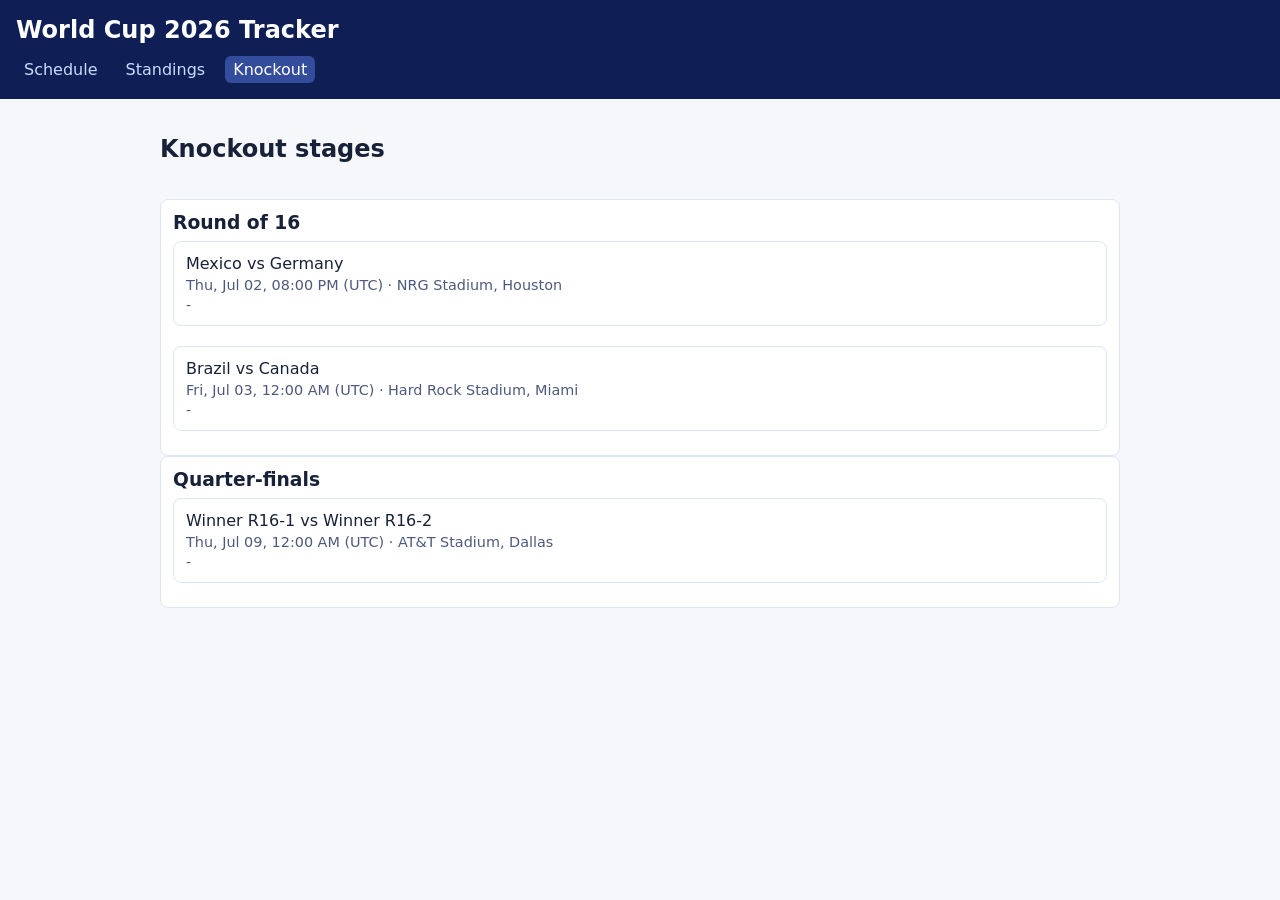
==== knockout.html @ 6f156b0c "Add static pages and data pipeline scaffold" ====
<!DOCTYPE html>
<html lang="en">
  <head>
    <meta charset="UTF-8" />
    <meta name="viewport" content="width=device-width, initial-scale=1.0" />
    <title>World Cup 2026 Tracker - Knockout</title>
    <link rel="stylesheet" href="css/styles.css" />
  </head>
  <body>
    <header>
      <h1>World Cup 2026 Tracker</h1>
      <nav>
        <a href="index.html">Schedule</a>
        <a href="standings.html">Standings</a>
        <a href="knockout.html" aria-current="page">Knockout</a>
      </nav>
    </header>

    <main>
      <h2>Knockout stages</h2>
      <div id="knockout"></div>
    </main>

    <script type="module" src="js/knockout.js"></script>
  </body>
</html>
---- css/styles.css ----
:root {
  color-scheme: light;
  font-family: Inter, system-ui, -apple-system, Segoe UI, Roboto, sans-serif;
}

body {
  margin: 0;
  background: #f5f7fb;
  color: #172137;
}

header {
  background: #0f1f56;
  color: #fff;
  padding: 1rem;
}

header h1 {
  margin: 0 0 0.75rem;
  font-size: 1.5rem;
}

nav {
  display: flex;
  gap: 0.75rem;
  flex-wrap: wrap;
}

nav a {
  color: #c9dcff;
  text-decoration: none;
  padding: 0.25rem 0.5rem;
  border-radius: 0.375rem;
}

nav a[aria-current="page"] {
  color: #fff;
  background: #334d9c;
}

main {
  max-width: 960px;
  margin: 0 auto;
  padding: 1rem;
  display: grid;
  gap: 1rem;
}

section,
.table-card,
.match-card {
  background: #fff;
  border: 1px solid #dfe5f5;
  border-radius: 0.5rem;
  padding: 0.75rem;
}

.controls {
  display: flex;
  gap: 0.5rem;
  align-items: center;
}

select {
  border: 1px solid #a6b3d9;
  border-radius: 0.375rem;
  padding: 0.35rem 0.5rem;
  background: #fff;
}

.chip-list {
  display: flex;
  flex-wrap: wrap;
  gap: 0.5rem;
}

.chip {
  border: 1px solid #b5c3ea;
  border-radius: 999px;
  padding: 0.3rem 0.75rem;
  background: #f7f9ff;
}

.hint {
  margin-top: 0;
  color: #4d5a7d;
}

.match-card {
  display: grid;
  gap: 0.25rem;
  margin-bottom: 0.75rem;
}

.match-card .meta {
  color: #4d5a7d;
  font-size: 0.9rem;
}

table {
  width: 100%;
  border-collapse: collapse;
}

th,
td {
  padding: 0.45rem;
  text-align: left;
  border-bottom: 1px solid #e4e9f8;
}

th {
  font-size: 0.85rem;
  color: #445175;
}

.round {
  display: grid;
  gap: 0.5rem;
}

.round h3 {
  margin: 0;
}
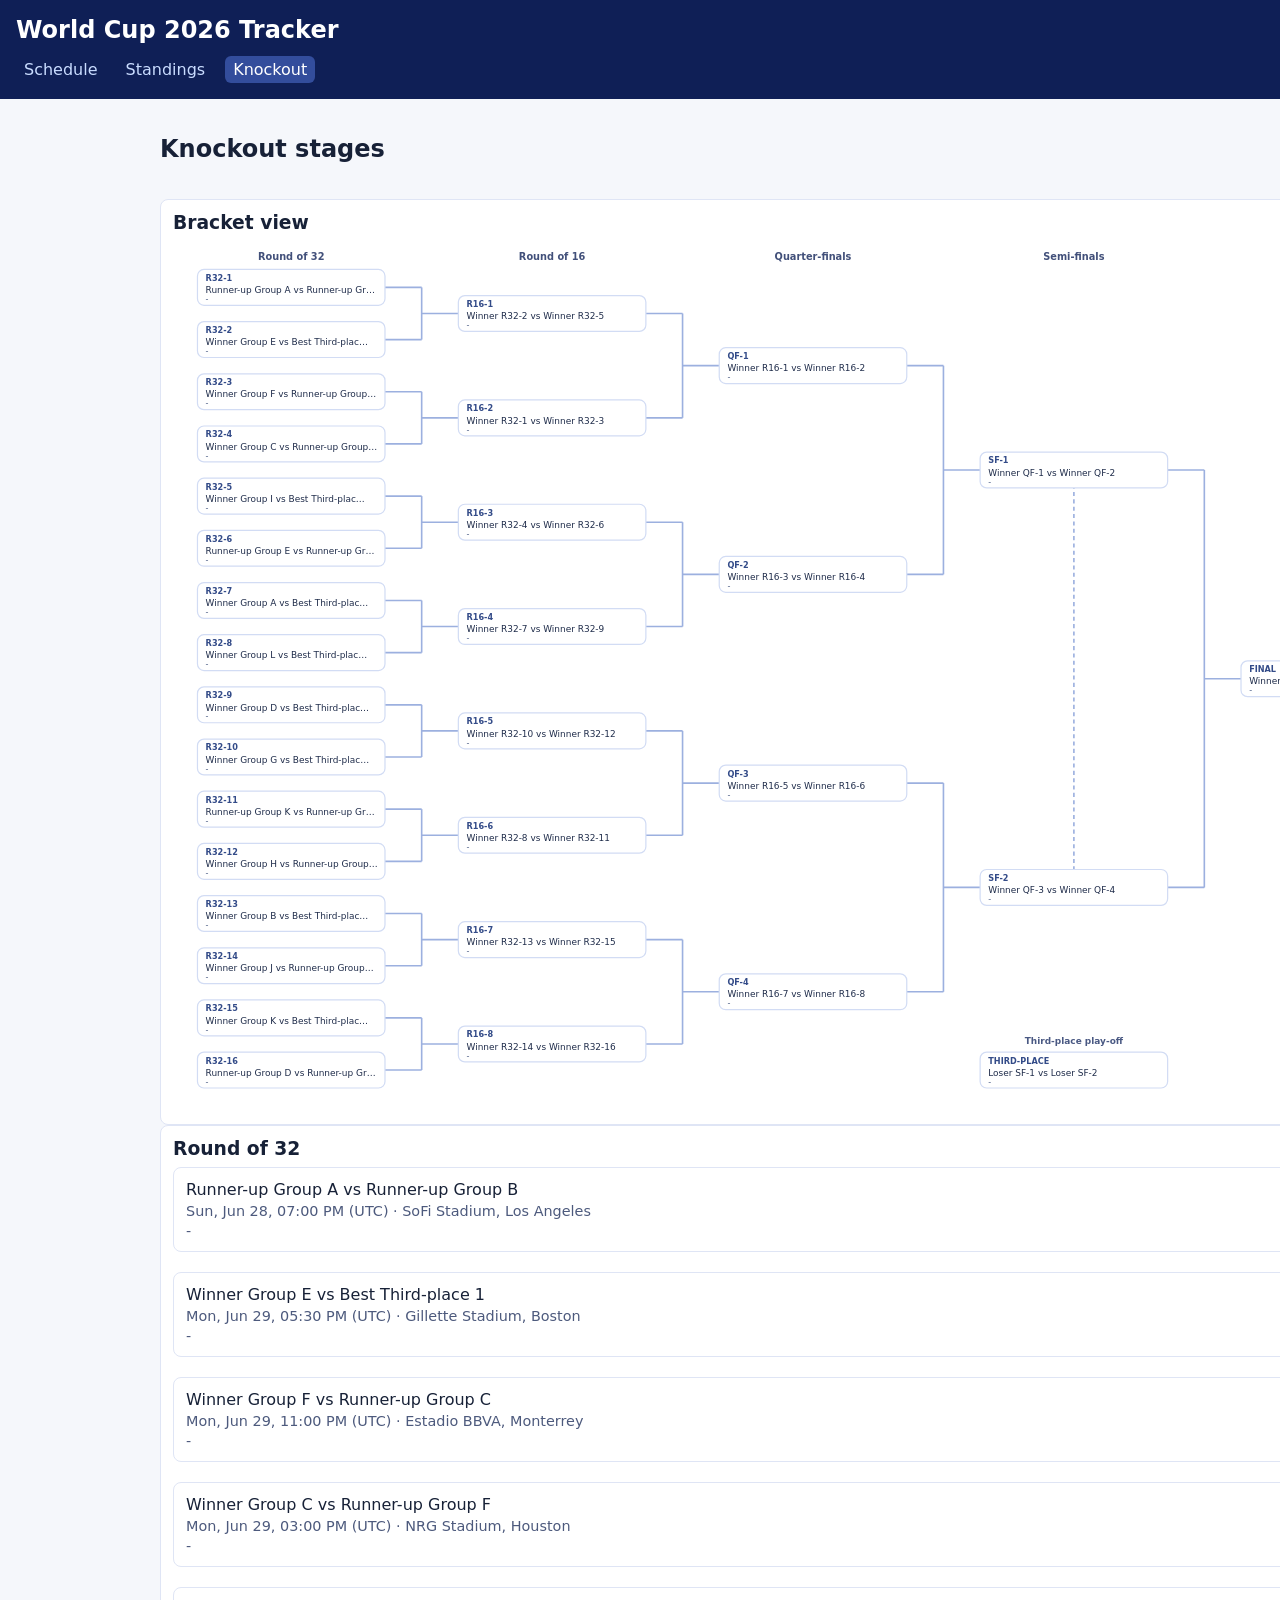
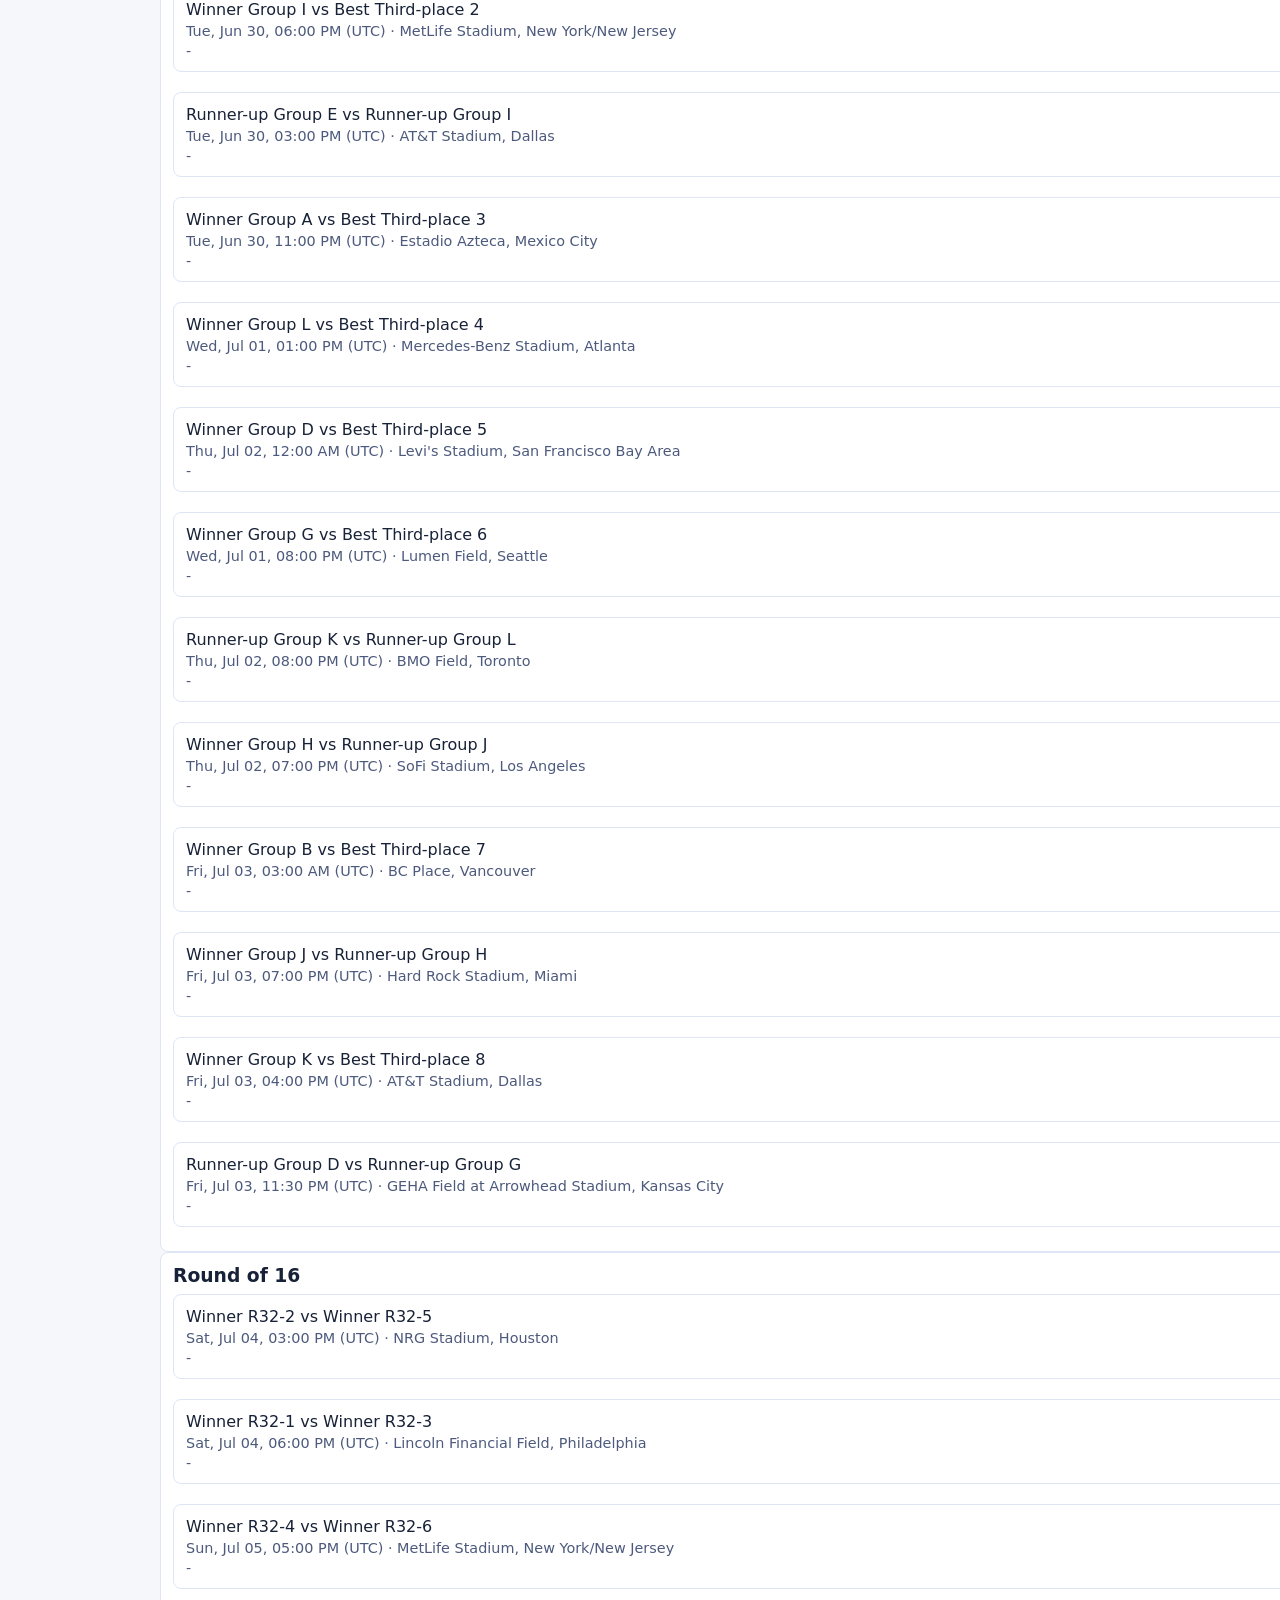
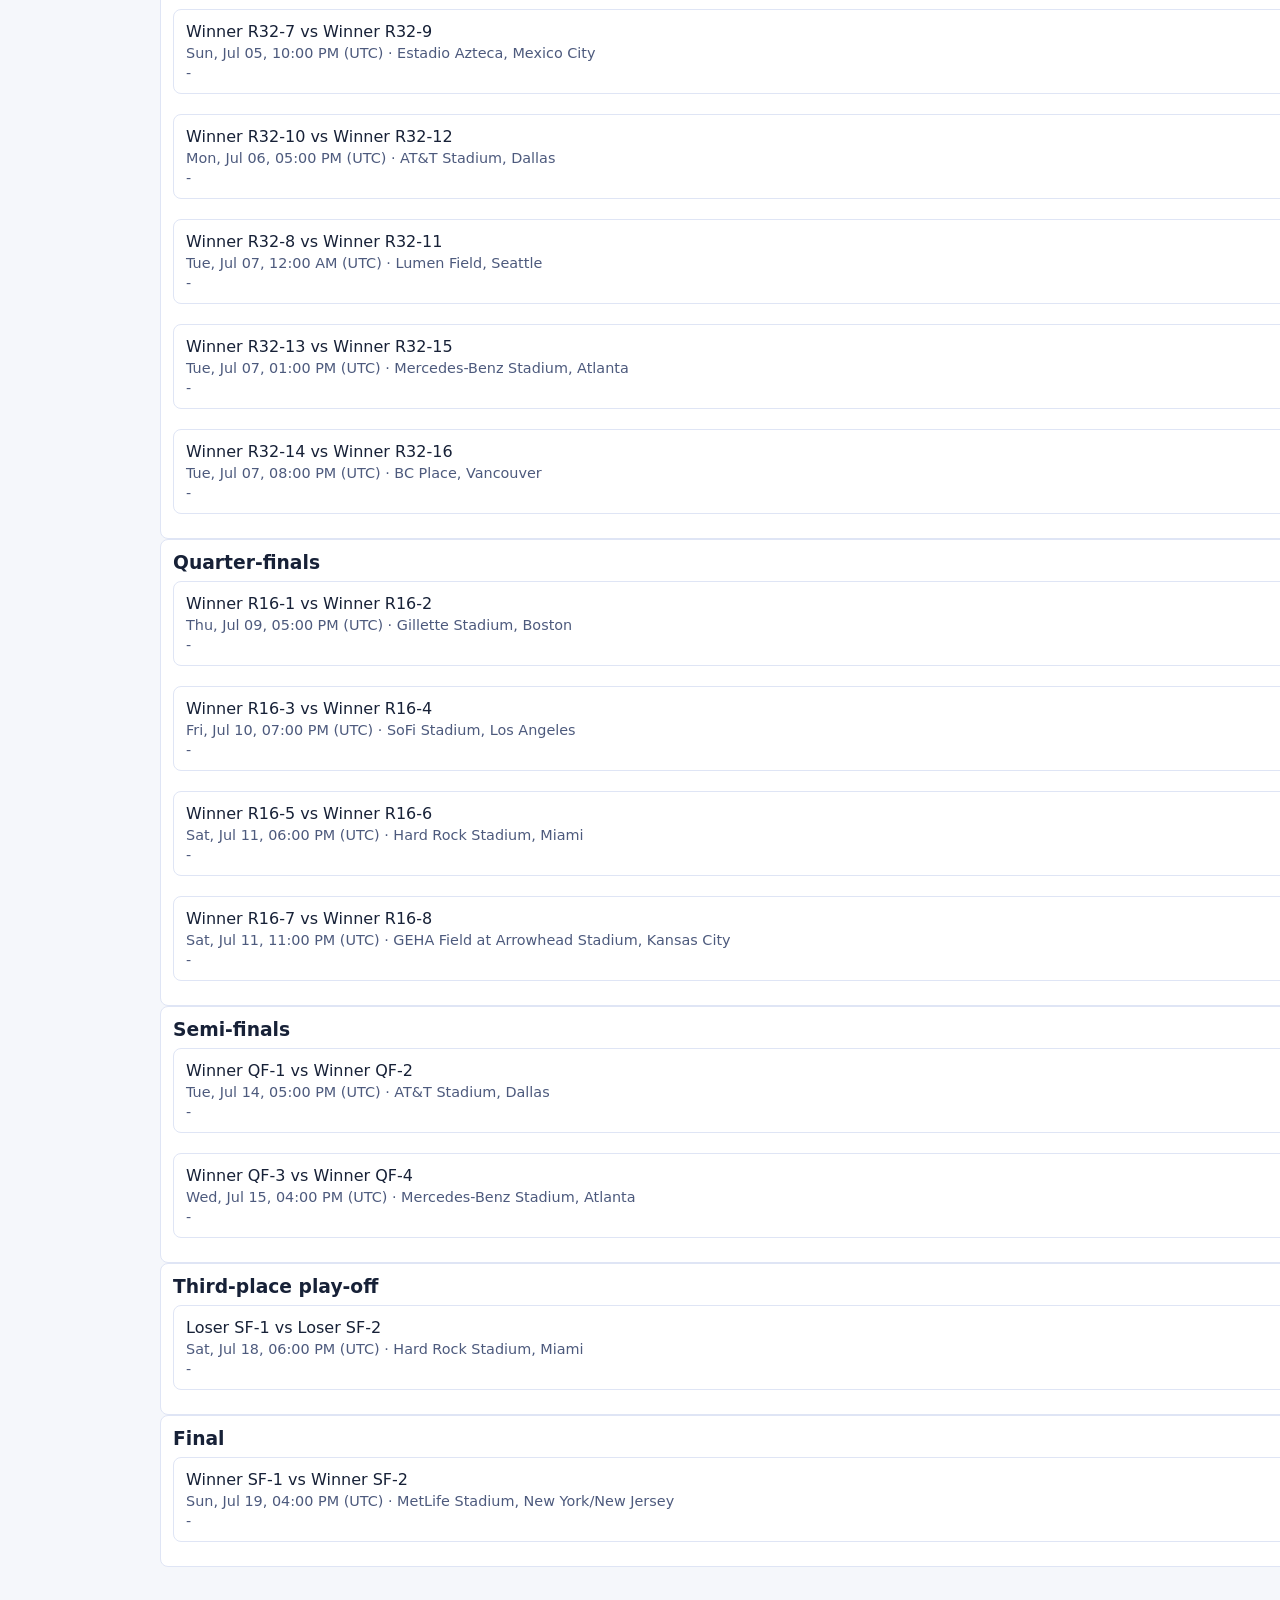
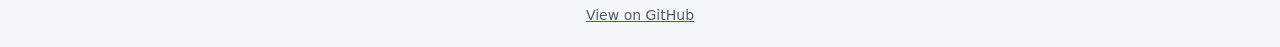
==== commit 1c7e0e16: "feat: skip no-op data commits; add GitHub repo footer link" ====
--- a/knockout.html
+++ b/knockout.html
@@ -22,5 +22,9 @@
     </main>
 
     <script type="module" src="js/knockout.js"></script>
+
+    <footer>
+      <a href="https://github.com/weizhouapache/WorldCup-2026" target="_blank" rel="noopener">View on GitHub</a>
+    </footer>
   </body>
 </html>
--- a/css/styles.css
+++ b/css/styles.css
@@ -86,6 +86,24 @@
   color: #4d5a7d;
 }
 
+.filter-actions {
+  display: inline-flex;
+  align-items: center;
+  gap: 0.35rem;
+  margin-bottom: 0.75rem;
+}
+
+.schedule-group {
+  border: 1px solid #dfe5f5;
+  border-radius: 0.5rem;
+  padding: 0.75rem;
+  margin-bottom: 0.75rem;
+}
+
+.schedule-group h3 {
+  margin-top: 0;
+}
+
 .match-card {
   display: grid;
   gap: 0.25rem;
@@ -122,3 +140,85 @@
 .round h3 {
   margin: 0;
 }
+
+.matchup-chart h3 {
+  margin: 0 0 0.75rem;
+}
+
+.matchup-table-wrapper {
+  overflow-x: auto;
+}
+
+.matchup-table {
+  min-width: 720px;
+}
+
+.bracket-chart h3 {
+  margin: 0 0 0.75rem;
+}
+
+.bracket-wrapper {
+  overflow-x: auto;
+}
+
+.bracket-svg {
+  width: 100%;
+  min-width: 1280px;
+  height: auto;
+  display: block;
+}
+
+.bracket-connector {
+  stroke: #9cb0df;
+  stroke-width: 2;
+  fill: none;
+}
+
+.bracket-connector-dashed {
+  stroke-dasharray: 5 4;
+}
+
+.bracket-match-card {
+  fill: #ffffff;
+  stroke: #d2dcf4;
+  stroke-width: 1.5;
+}
+
+.bracket-round-label {
+  font-size: 12px;
+  fill: #42507a;
+  font-weight: 600;
+}
+
+.bracket-match-id {
+  font-size: 10px;
+  font-weight: 700;
+  fill: #334b88;
+}
+
+.bracket-matchup {
+  font-size: 11px;
+  fill: #1f2c4a;
+}
+
+.bracket-score {
+  font-size: 10px;
+  fill: #516289;
+}
+
+.bracket-third-place-label {
+  font-size: 11px;
+  fill: #4a5983;
+  font-weight: 600;
+}
+
+footer {
+  text-align: center;
+  padding: 1.5rem 1rem;
+  color: #4d5a7d;
+  font-size: 0.875rem;
+}
+
+footer a {
+  color: #4d5a7d;
+}
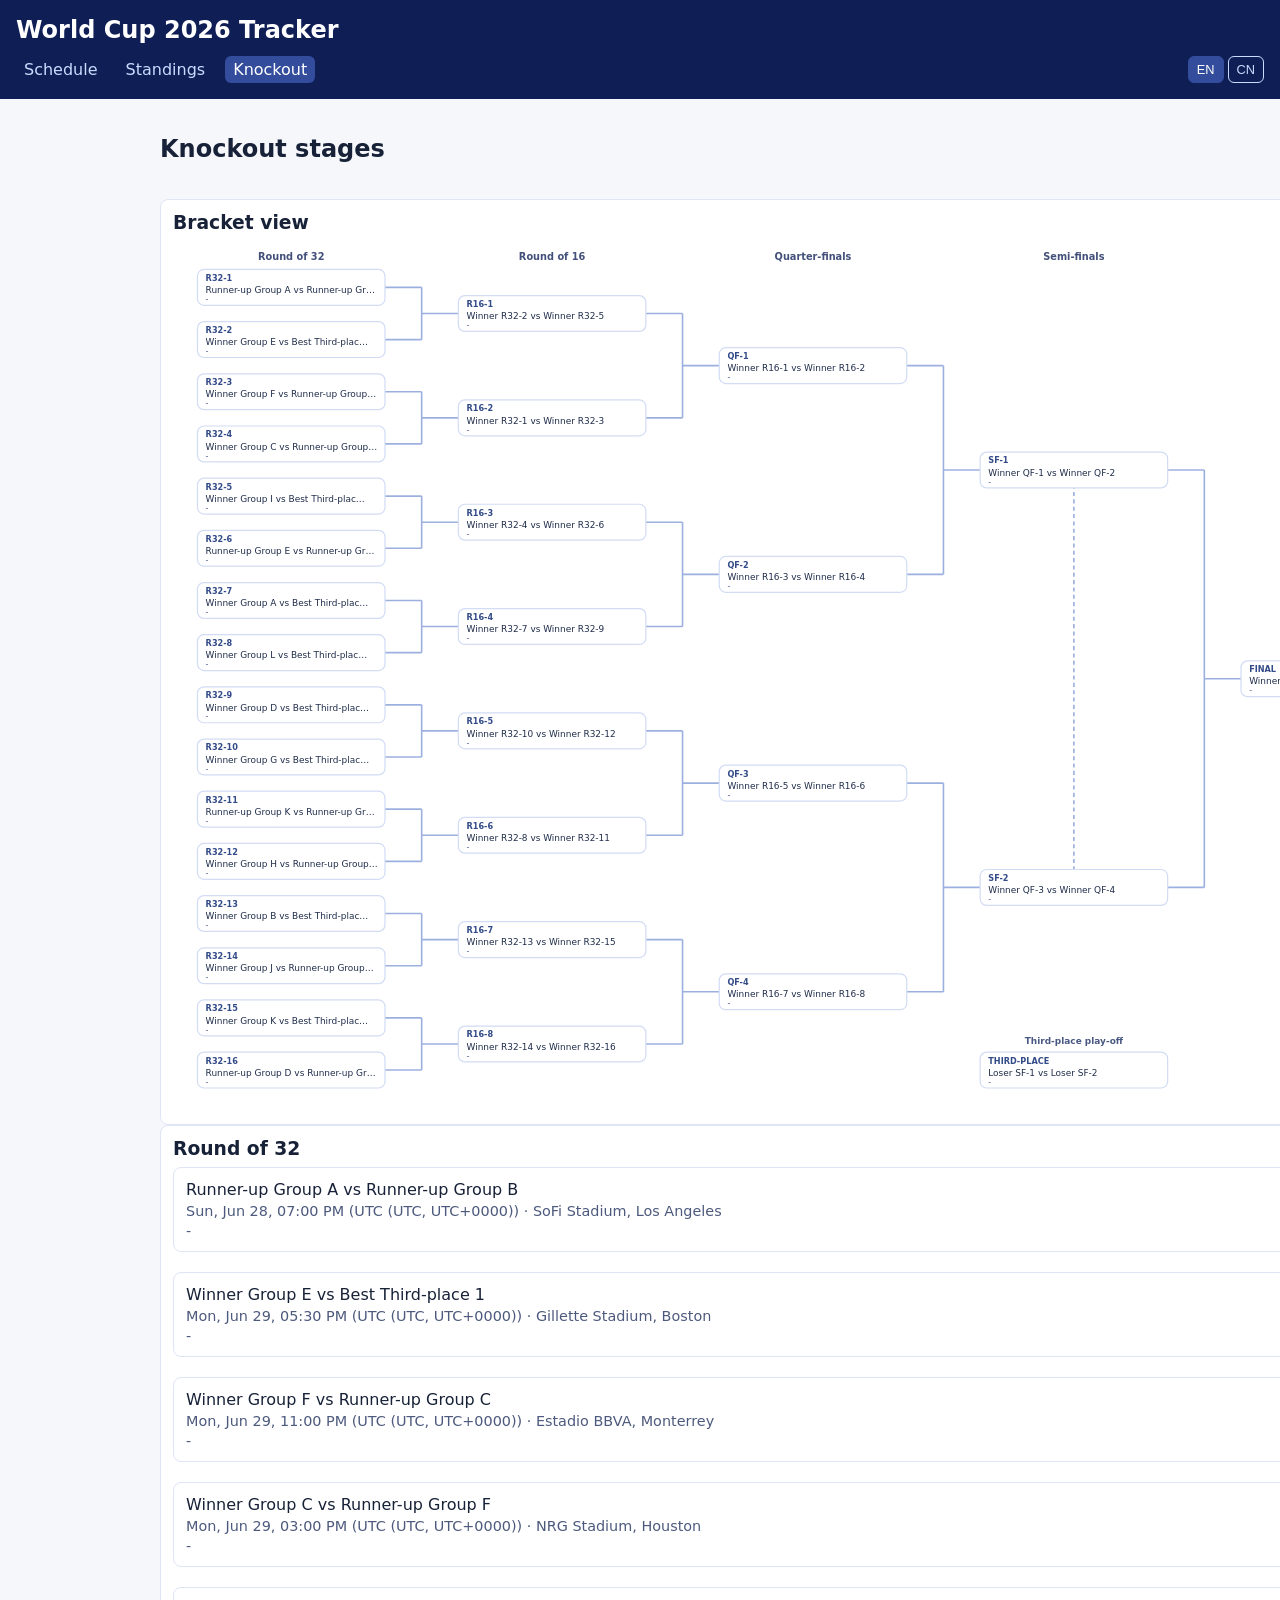
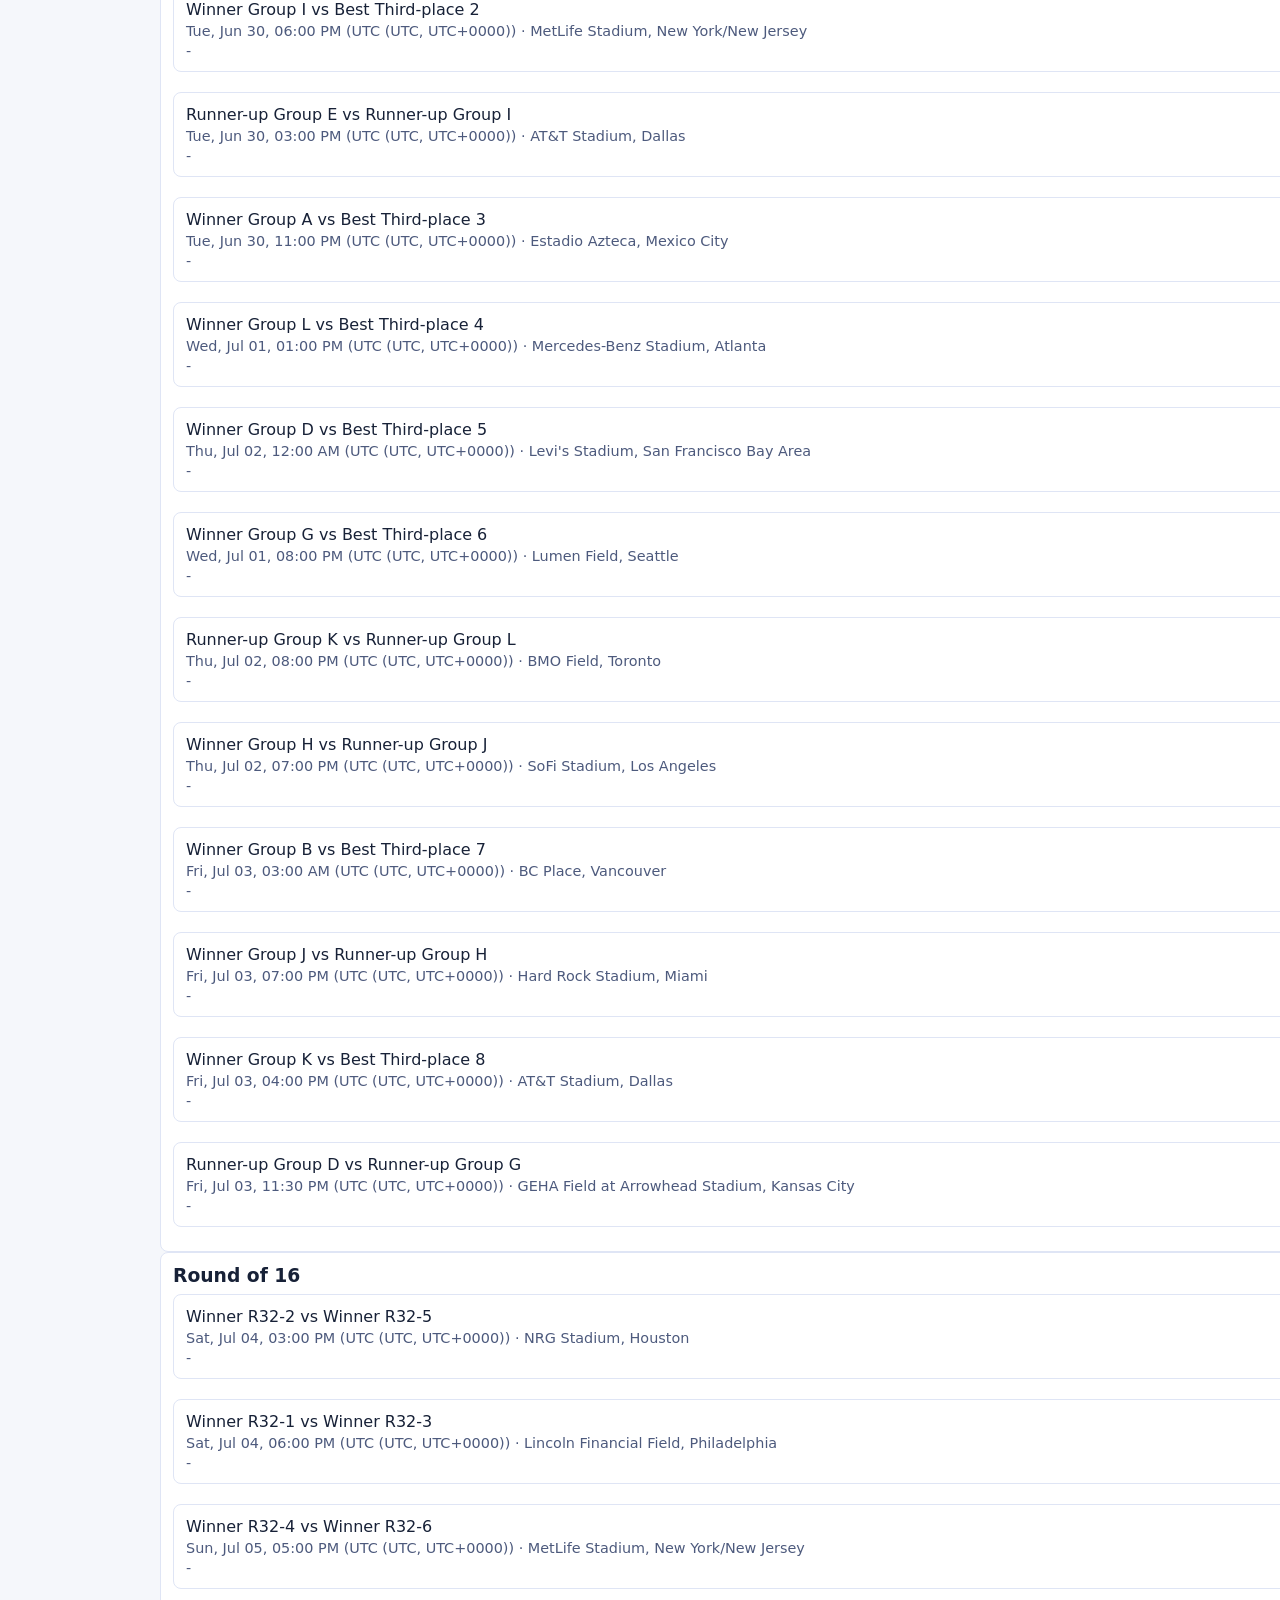
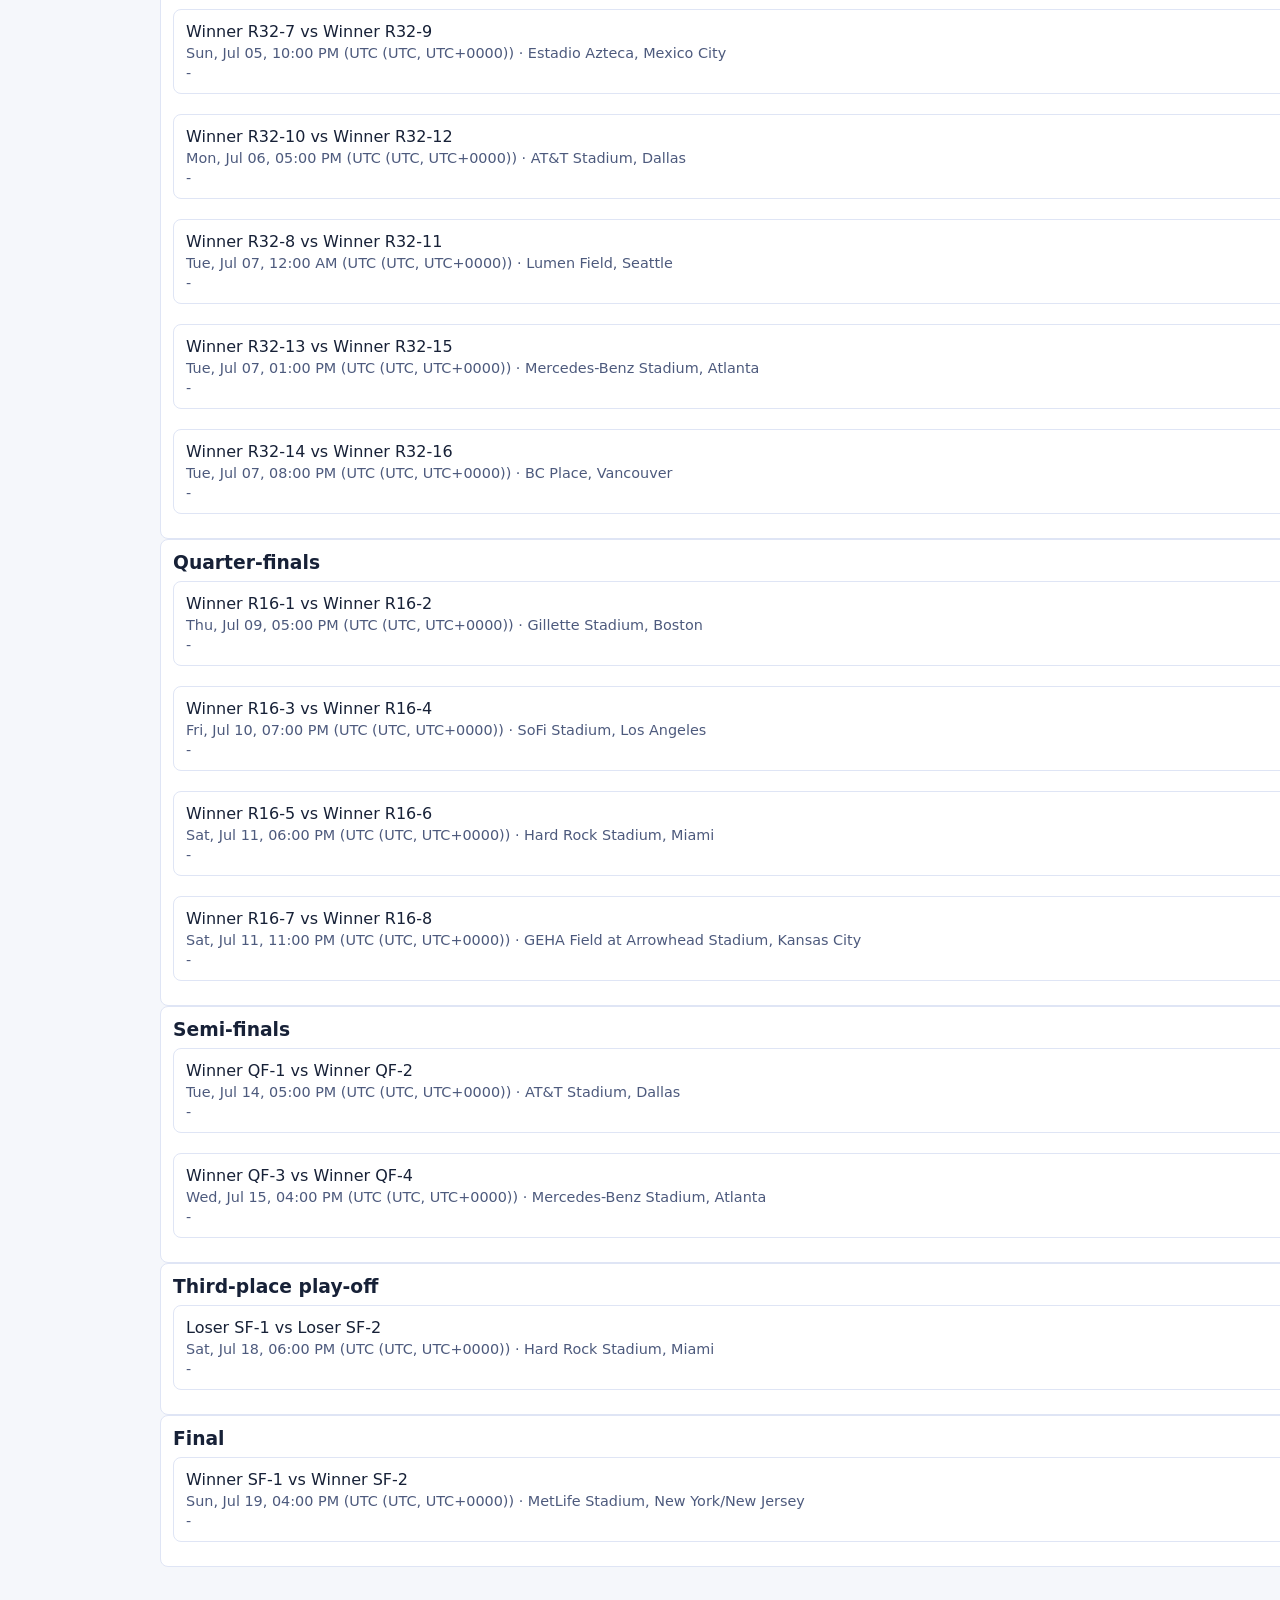
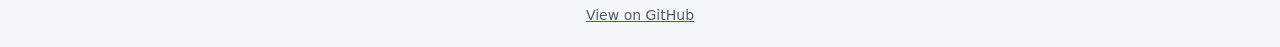
==== commit 77329c9b: "Add EN/CN language switcher and fix English-only date formatting" ====
--- a/knockout.html
+++ b/knockout.html
@@ -10,21 +10,25 @@
     <header>
       <h1>World Cup 2026 Tracker</h1>
       <nav>
-        <a href="index.html">Schedule</a>
-        <a href="standings.html">Standings</a>
-        <a href="knockout.html" aria-current="page">Knockout</a>
+        <a href="index.html" data-i18n="nav_schedule">Schedule</a>
+        <a href="standings.html" data-i18n="nav_standings">Standings</a>
+        <a href="knockout.html" aria-current="page" data-i18n="nav_knockout">Knockout</a>
+        <span class="lang-switcher">
+          <button class="lang-btn" data-set-lang="en">EN</button>
+          <button class="lang-btn" data-set-lang="zh">CN</button>
+        </span>
       </nav>
     </header>
 
     <main>
-      <h2>Knockout stages</h2>
+      <h2 data-i18n="knockout_heading">Knockout stages</h2>
       <div id="knockout"></div>
     </main>
 
     <script type="module" src="js/knockout.js"></script>
 
     <footer>
-      <a href="https://github.com/weizhouapache/WorldCup-2026" target="_blank" rel="noopener">View on GitHub</a>
+      <a href="https://github.com/weizhouapache/WorldCup-2026" target="_blank" rel="noopener" data-i18n="view_on_github">View on GitHub</a>
     </footer>
   </body>
 </html>
--- a/css/styles.css
+++ b/css/styles.css
@@ -222,3 +222,192 @@
 footer a {
   color: #4d5a7d;
 }
+
+/* ── Team filter collapsible ────────────────────────────────────────────────── */
+
+.team-filter-details {
+  margin-bottom: 0.5rem;
+}
+
+.team-filter-summary {
+  cursor: pointer;
+  font-size: 0.875rem;
+  color: #334d9c;
+  user-select: none;
+  list-style: none;
+  display: inline-flex;
+  align-items: center;
+  gap: 0.35rem;
+  padding: 0.25rem 0;
+}
+
+.team-filter-summary::-webkit-details-marker {
+  display: none;
+}
+
+.team-filter-summary::before {
+  content: '▶';
+  font-size: 0.65rem;
+  transition: transform 0.15s ease;
+}
+
+.team-filter-details[open] > .team-filter-summary::before {
+  transform: rotate(90deg);
+}
+
+.team-filter-details .chip-list {
+  margin-top: 0.5rem;
+}
+
+.predefined-filters-bar {
+  display: grid;
+  gap: 0.4rem;
+  margin-bottom: 0.75rem;
+}
+
+.predefined-filters-row {
+  display: flex;
+  align-items: center;
+  flex-wrap: wrap;
+  gap: 0.4rem;
+}
+
+.predefined-filters-label {
+  font-size: 0.8rem;
+  font-weight: 600;
+  color: #4d5a7d;
+  white-space: nowrap;
+  min-width: 110px;
+}
+
+.predefined-filter-btn {
+  border: 1px solid #b5c3ea;
+  border-radius: 999px;
+  padding: 0.2rem 0.65rem;
+  font-size: 0.8rem;
+  background: #f7f9ff;
+  color: #172137;
+  cursor: pointer;
+}
+
+.predefined-filter-btn:hover {
+  background: #dce5ff;
+  border-color: #7a96d4;
+}
+
+/* ── Saved filters ──────────────────────────────────────────────────────────── */
+
+.saved-filters-bar {
+  margin-top: 0.75rem;
+  border-top: 1px solid #e4e9f8;
+  padding-top: 0.75rem;
+  display: grid;
+  gap: 0.5rem;
+}
+
+.saved-filters-list {
+  display: flex;
+  flex-wrap: wrap;
+  gap: 0.4rem;
+  align-items: center;
+  min-height: 1.75rem;
+}
+
+.saved-filters-empty {
+  font-size: 0.875rem;
+  color: #4d5a7d;
+}
+
+.saved-filter-pill {
+  display: inline-flex;
+  align-items: center;
+  border: 1px solid #b5c3ea;
+  border-radius: 999px;
+  background: #eef2ff;
+  overflow: hidden;
+}
+
+.saved-filter-load {
+  border: none;
+  background: transparent;
+  padding: 0.25rem 0.6rem;
+  font-size: 0.875rem;
+  cursor: pointer;
+  color: #172137;
+}
+
+.saved-filter-load:hover {
+  background: #dce5ff;
+}
+
+.saved-filter-remove {
+  border: none;
+  border-left: 1px solid #b5c3ea;
+  background: transparent;
+  padding: 0.25rem 0.45rem;
+  font-size: 0.875rem;
+  cursor: pointer;
+  color: #4d5a7d;
+  line-height: 1;
+}
+
+.saved-filter-remove:hover {
+  background: #fce4e4;
+  color: #b00020;
+}
+
+.saved-filters-add {
+  display: flex;
+  gap: 0.4rem;
+  align-items: center;
+  flex-wrap: wrap;
+}
+
+.saved-filters-add input[type="text"] {
+  border: 1px solid #a6b3d9;
+  border-radius: 0.375rem;
+  padding: 0.35rem 0.5rem;
+  font-size: 0.875rem;
+  width: 160px;
+}
+
+.saved-filters-add button {
+  border: 1px solid #334d9c;
+  border-radius: 0.375rem;
+  padding: 0.35rem 0.7rem;
+  font-size: 0.875rem;
+  background: #334d9c;
+  color: #fff;
+  cursor: pointer;
+}
+
+/* ── Language switcher ──────────────────────────────────────────────────────── */
+
+.lang-switcher {
+  margin-left: auto;
+  display: flex;
+  gap: 0.25rem;
+  align-items: center;
+}
+
+.lang-btn {
+  background: transparent;
+  border: 1px solid #c9dcff;
+  color: #c9dcff;
+  border-radius: 0.375rem;
+  padding: 0.2rem 0.5rem;
+  font-size: 0.8rem;
+  cursor: pointer;
+  line-height: 1.4;
+}
+
+.lang-btn.lang-btn-active {
+  background: #334d9c;
+  color: #fff;
+  border-color: #334d9c;
+}
+
+.lang-btn:hover:not(.lang-btn-active) {
+  background: rgba(255, 255, 255, 0.1);
+}
+
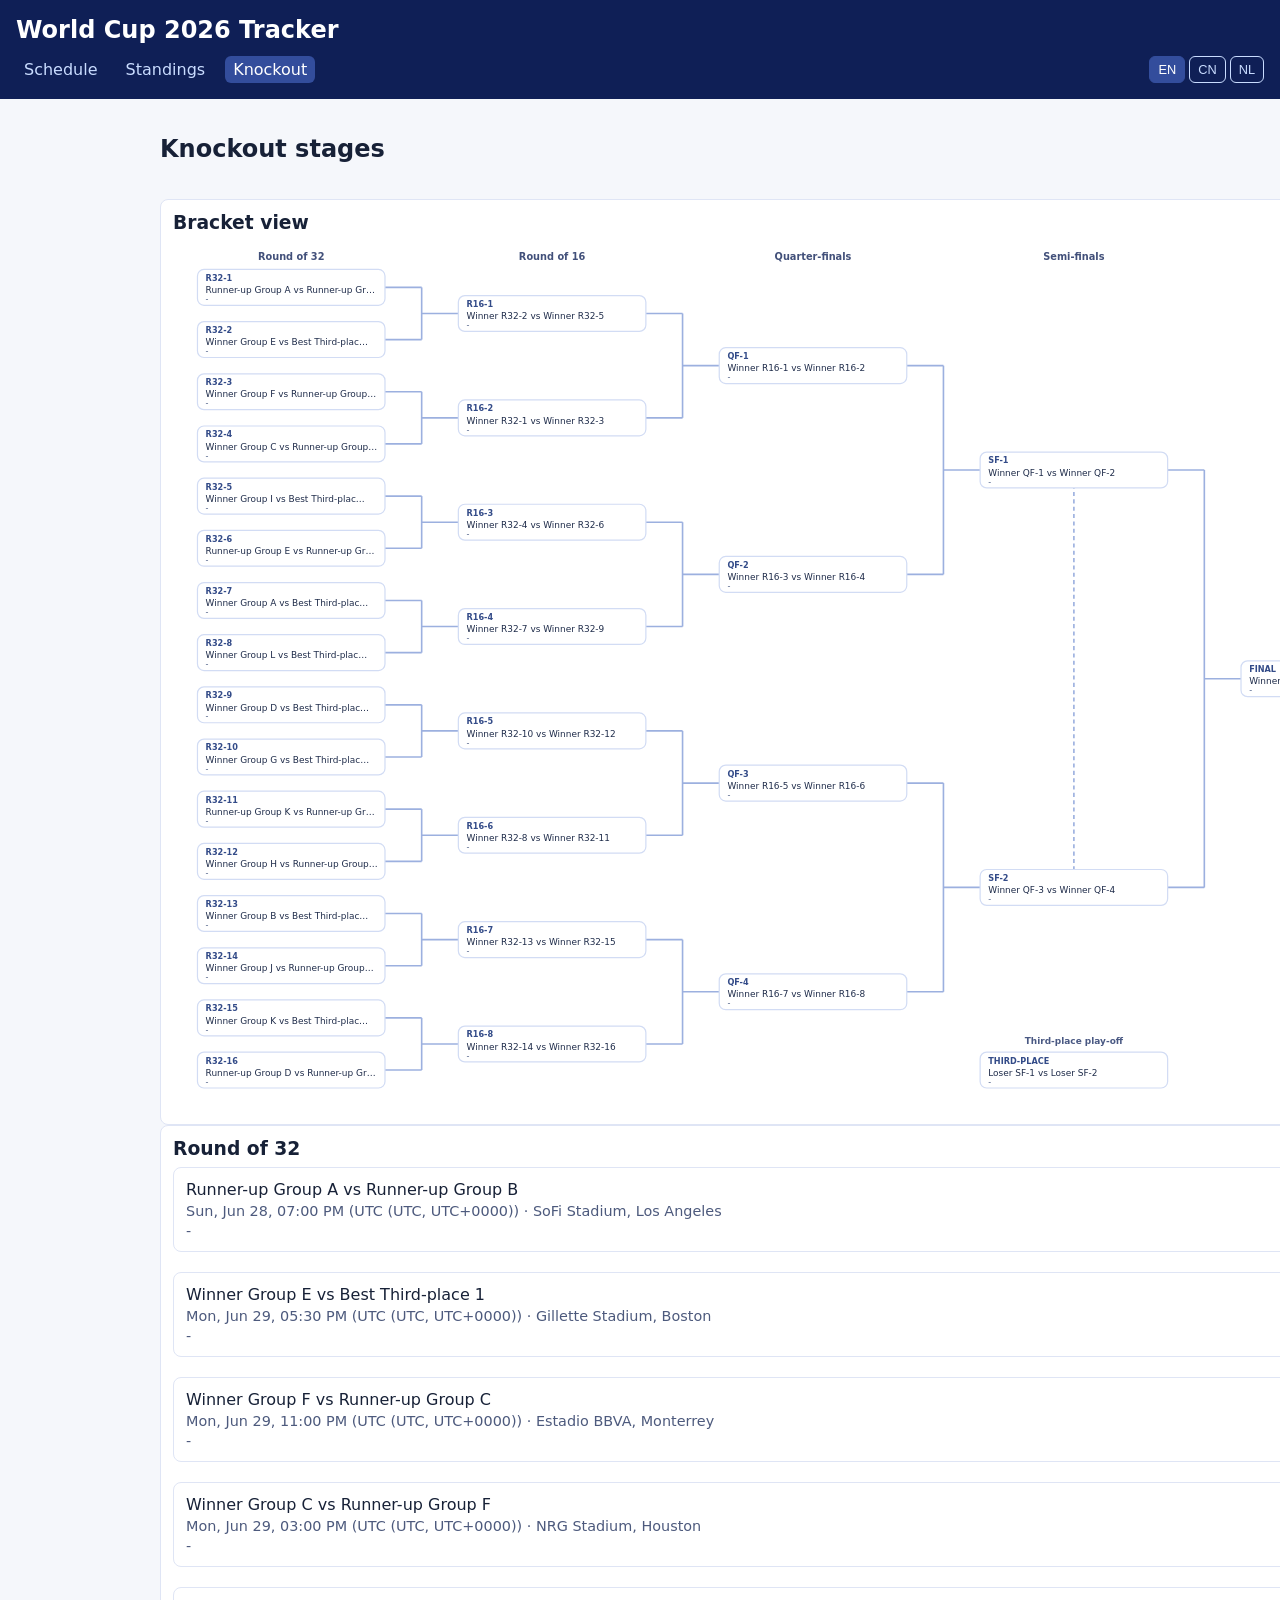
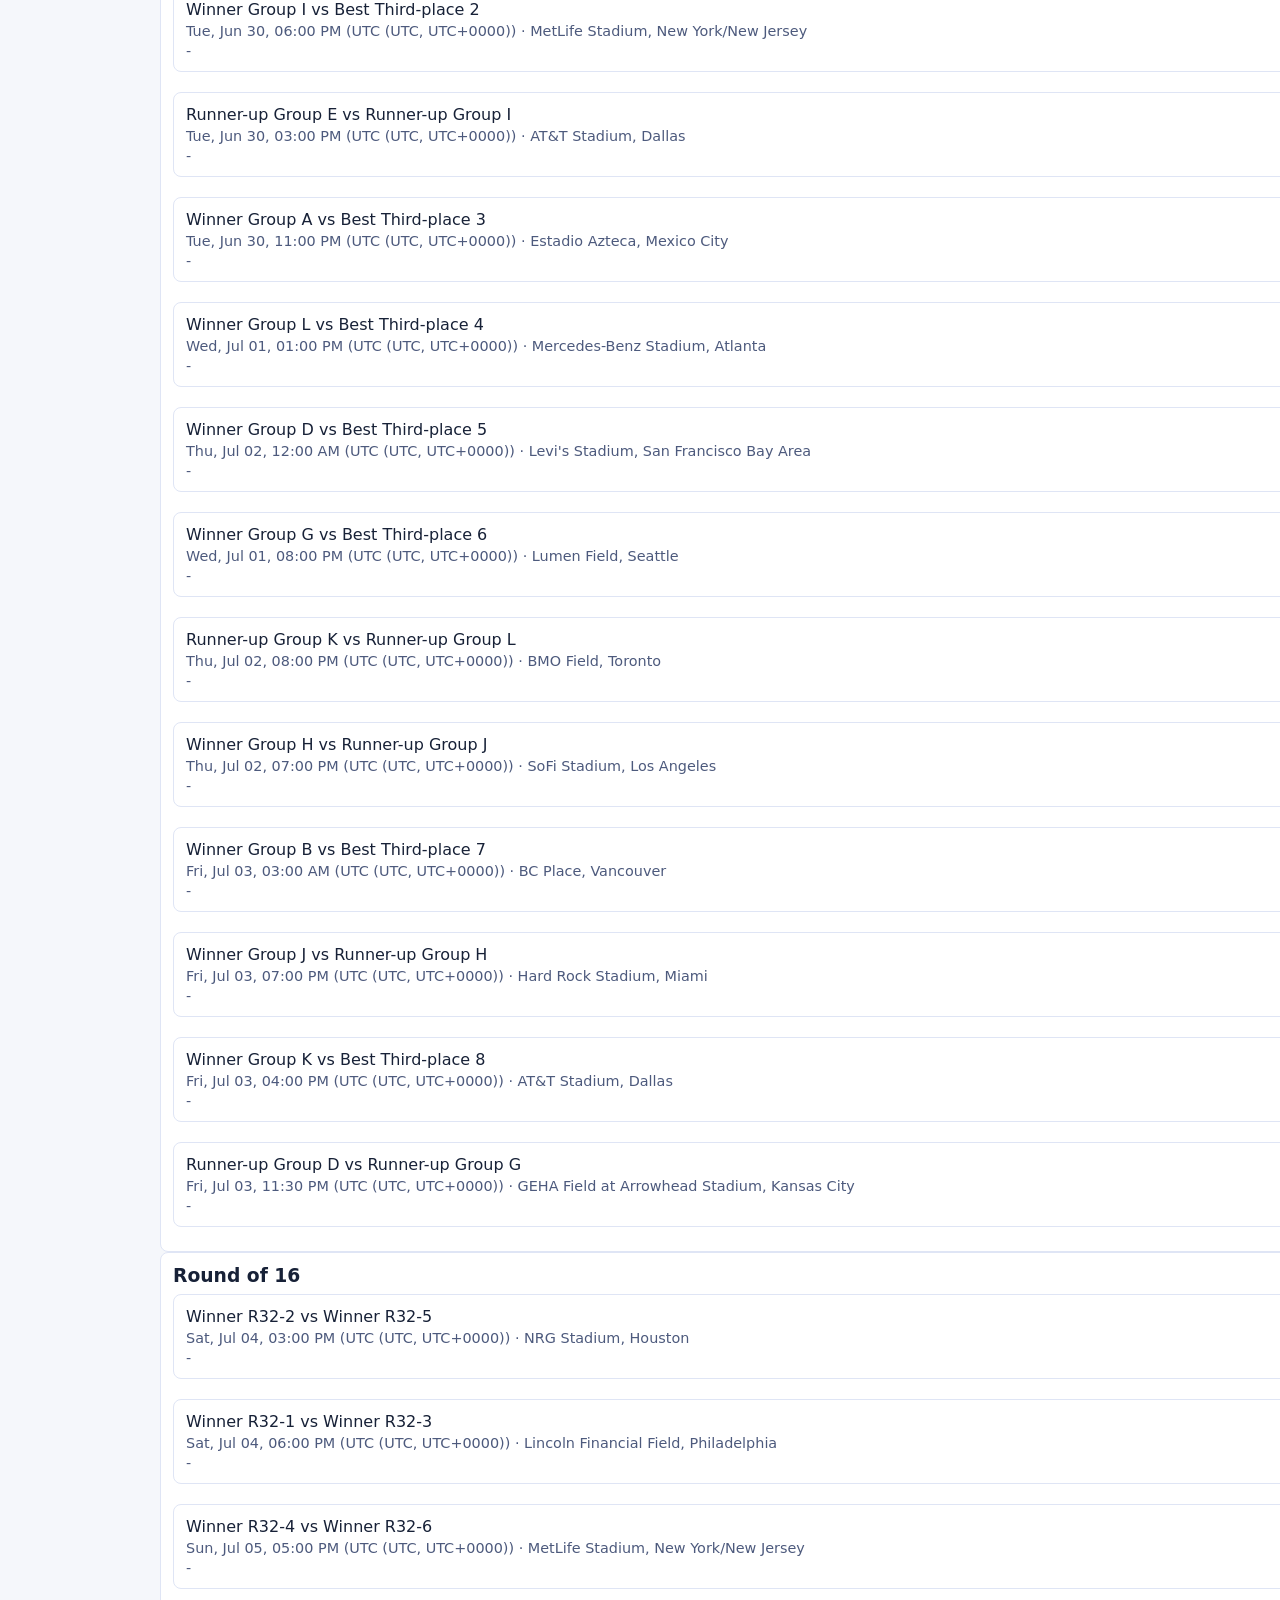
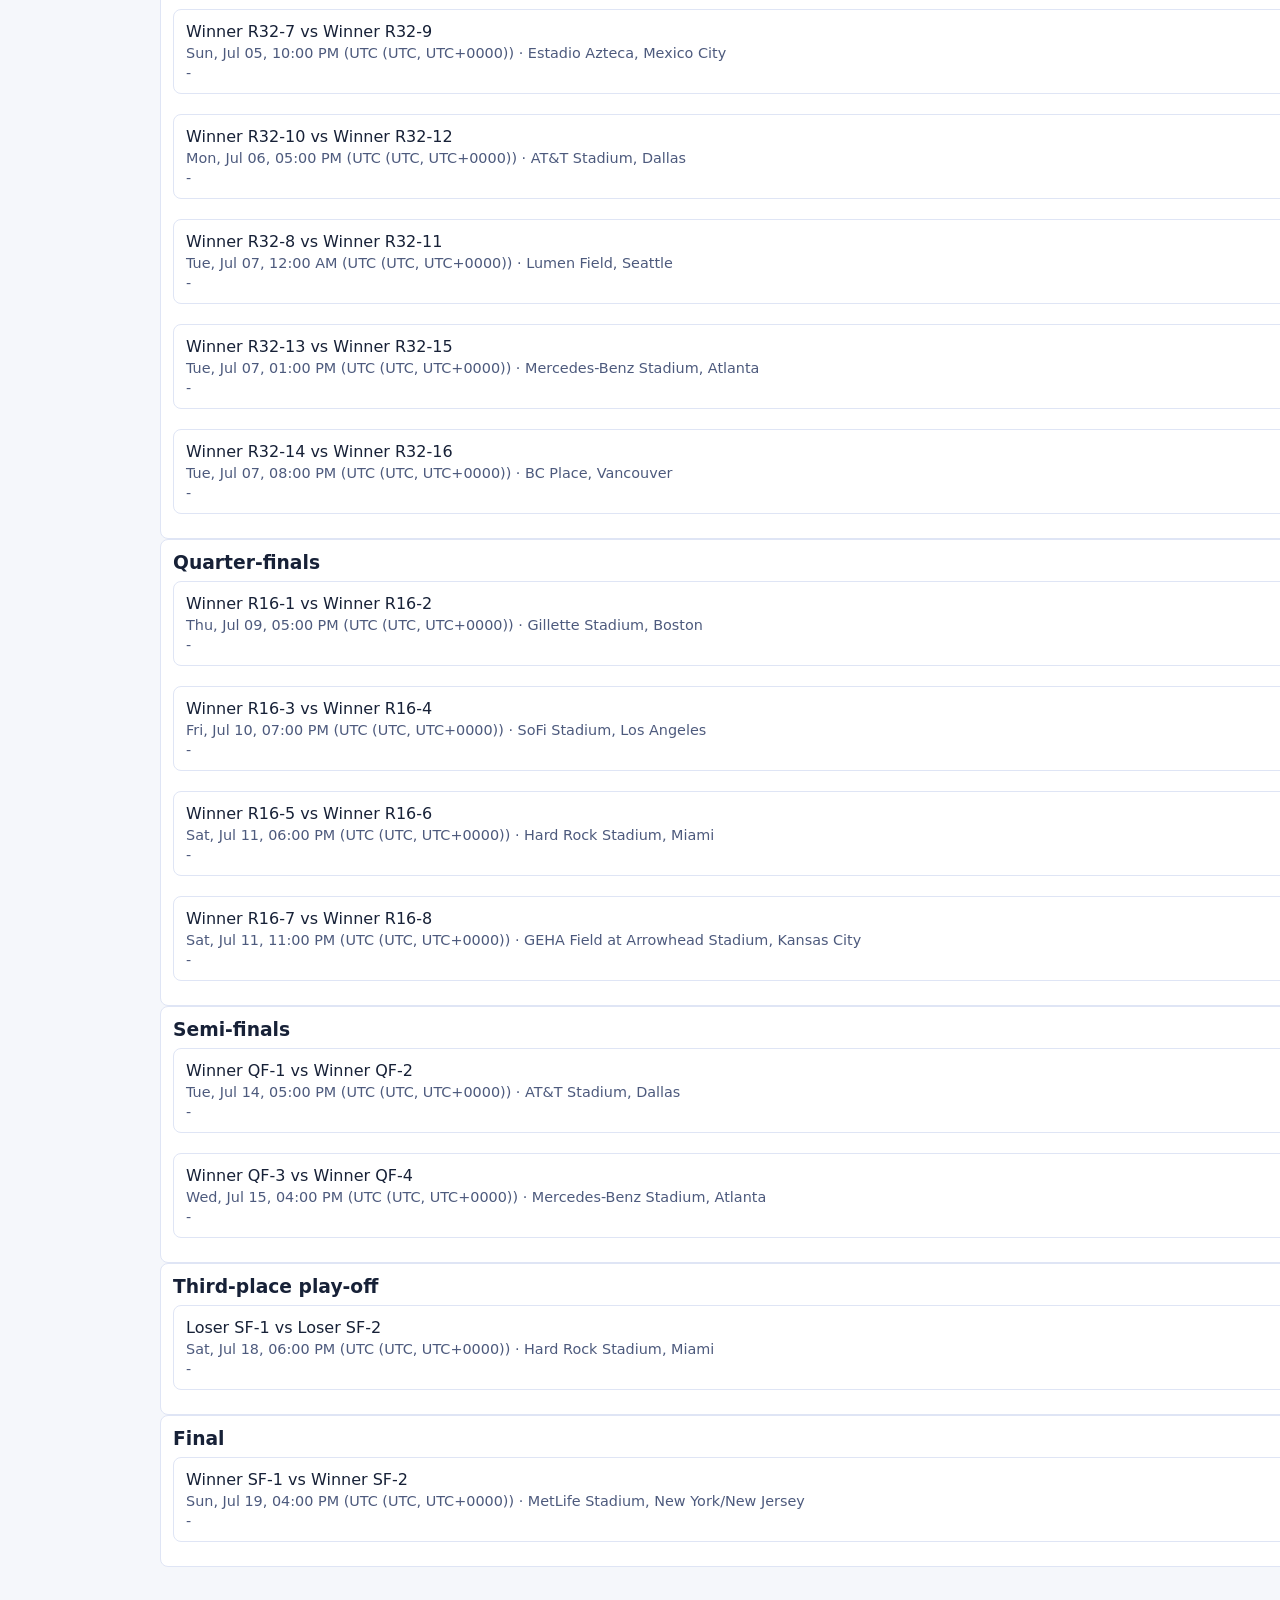
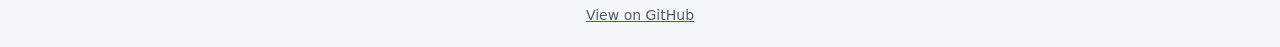
==== commit 0d4a879d: "Rename confederation filters to continents and add Dutch language support" ====
--- a/knockout.html
+++ b/knockout.html
@@ -16,6 +16,7 @@
         <span class="lang-switcher">
           <button class="lang-btn" data-set-lang="en">EN</button>
           <button class="lang-btn" data-set-lang="zh">CN</button>
+          <button class="lang-btn" data-set-lang="nl">NL</button>
         </span>
       </nav>
     </header>
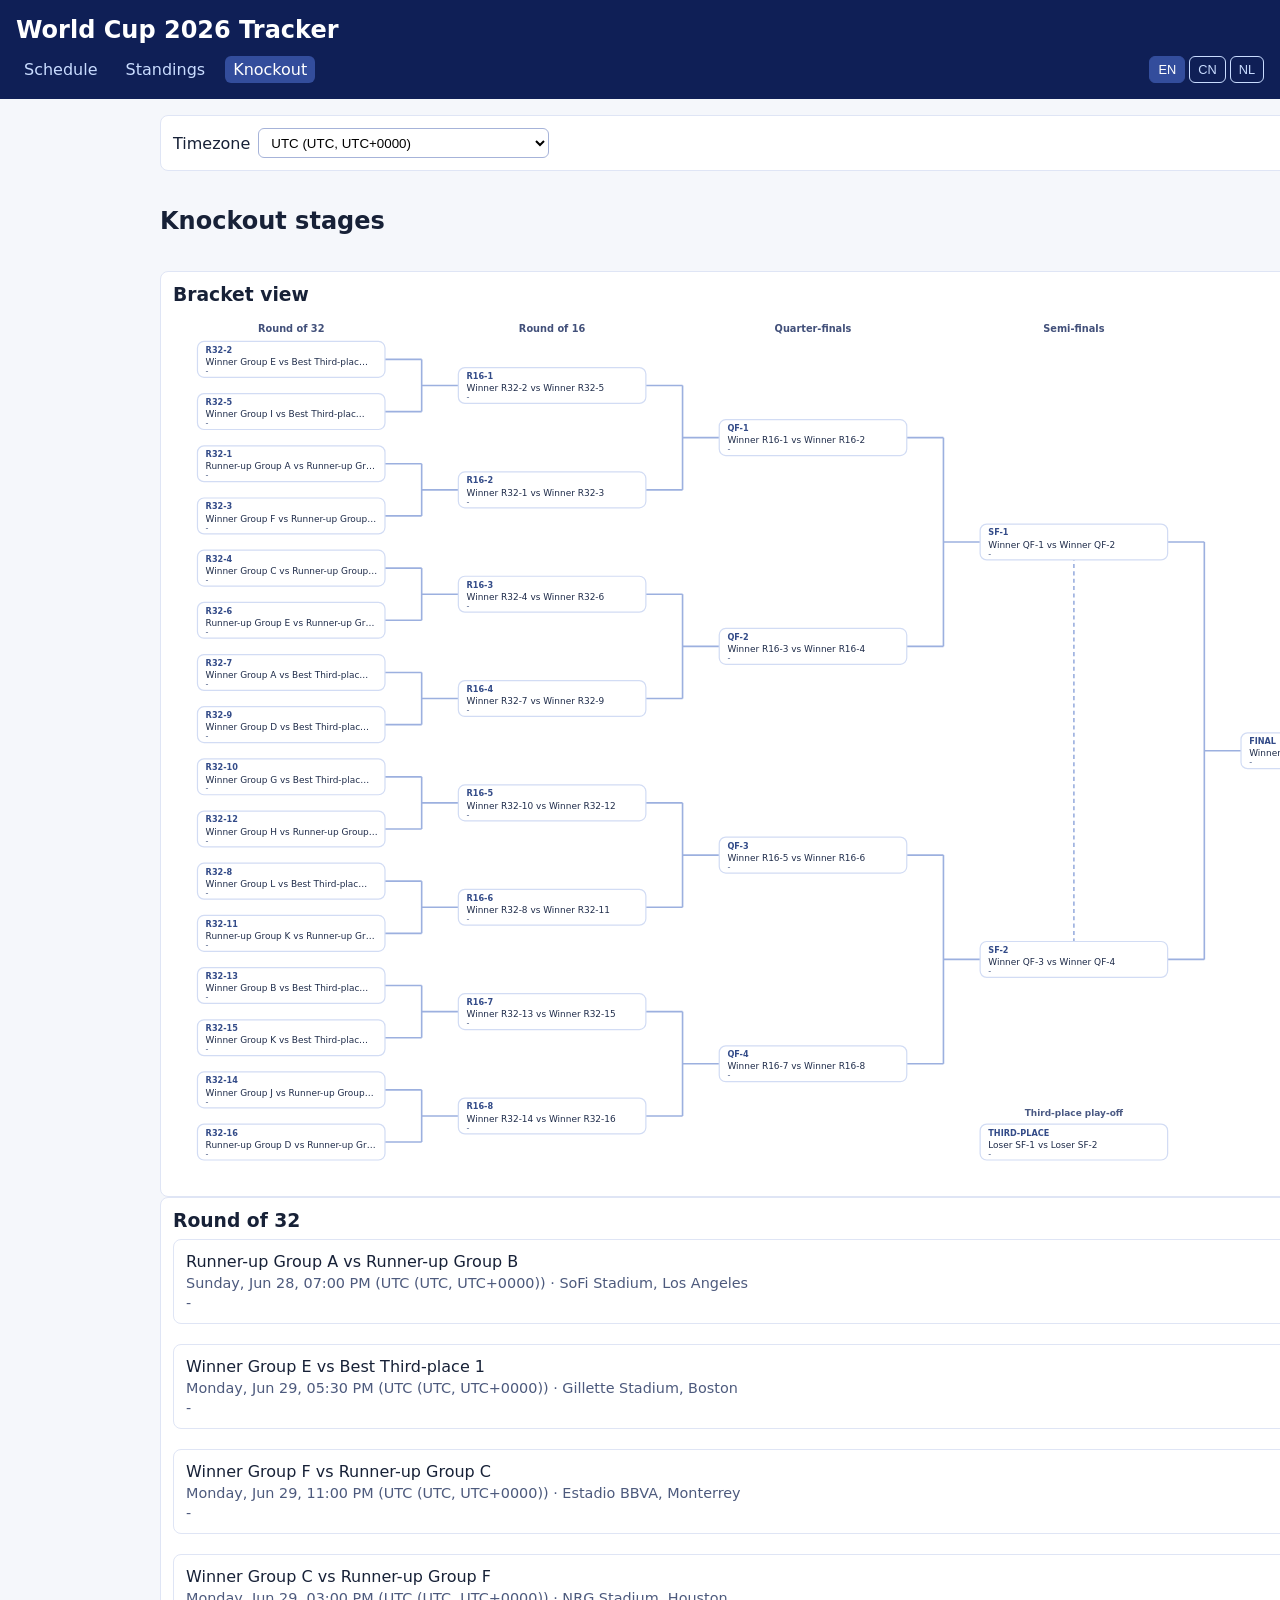
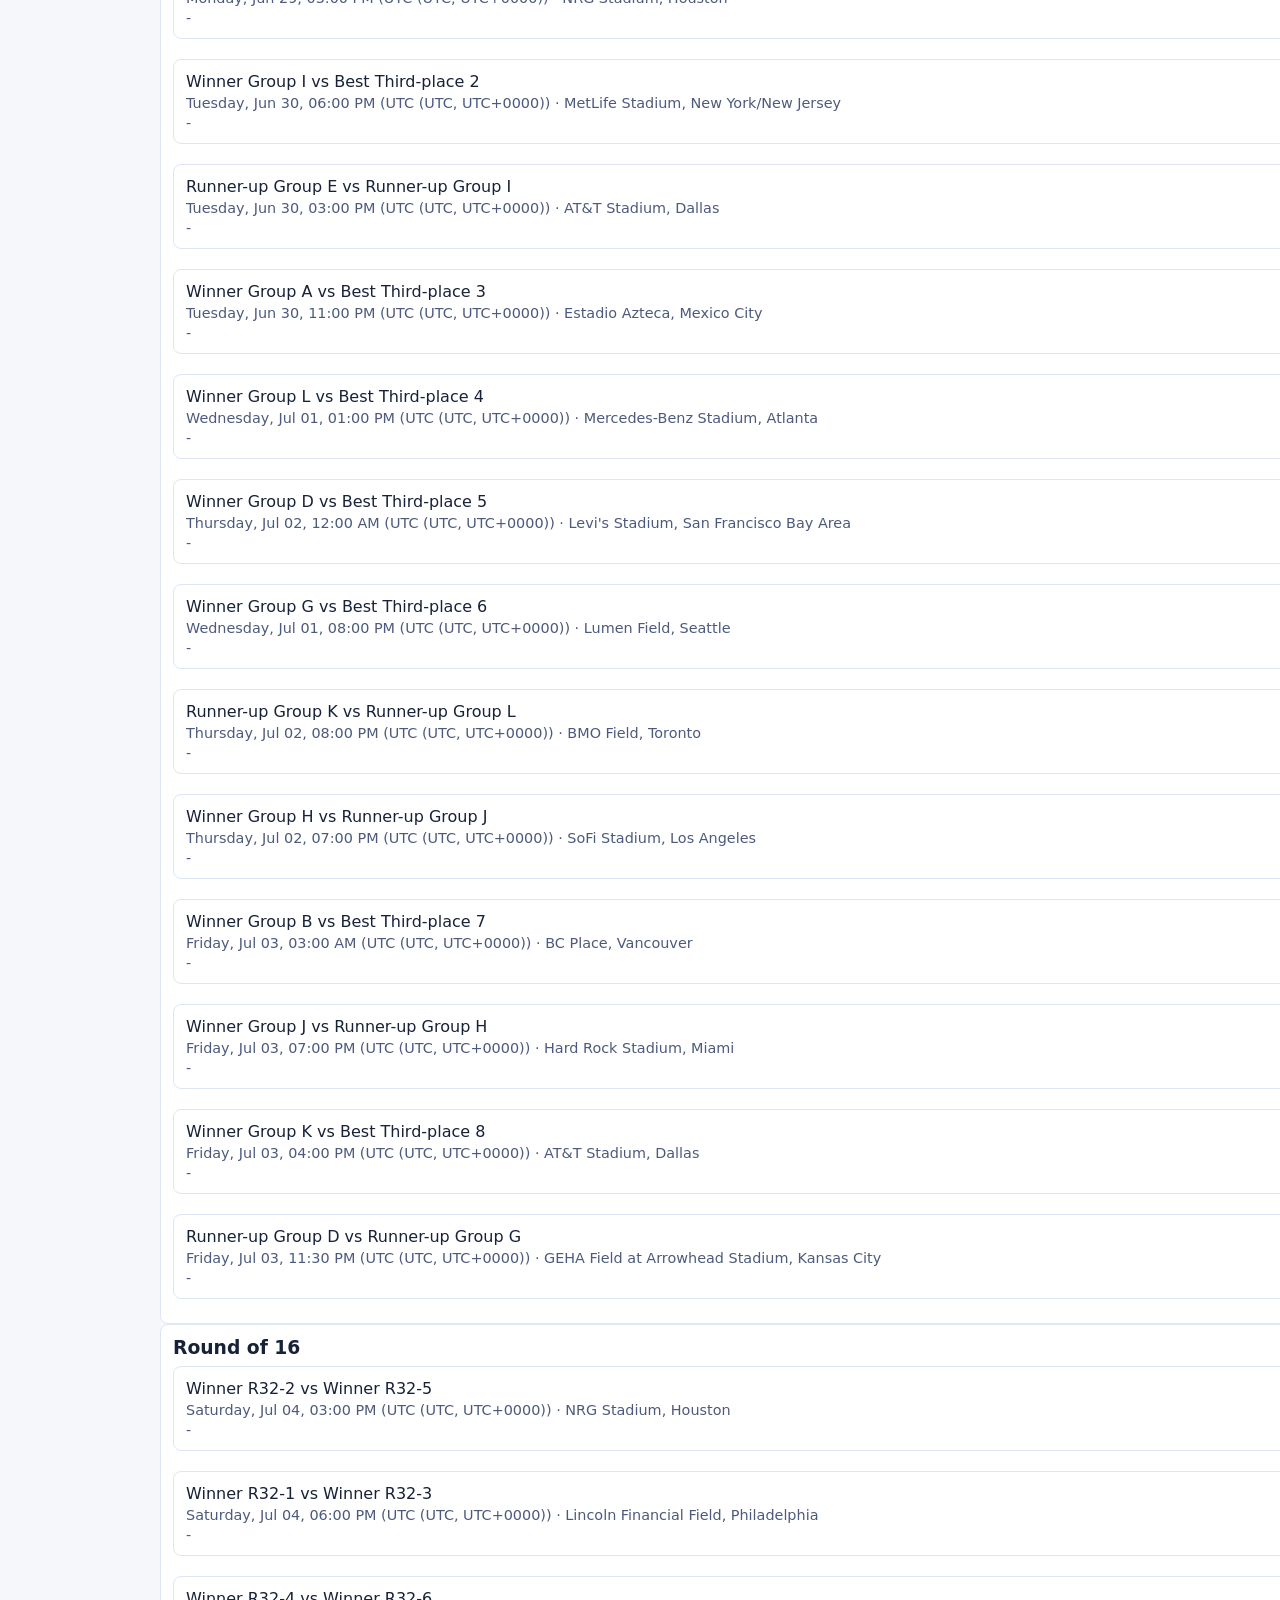
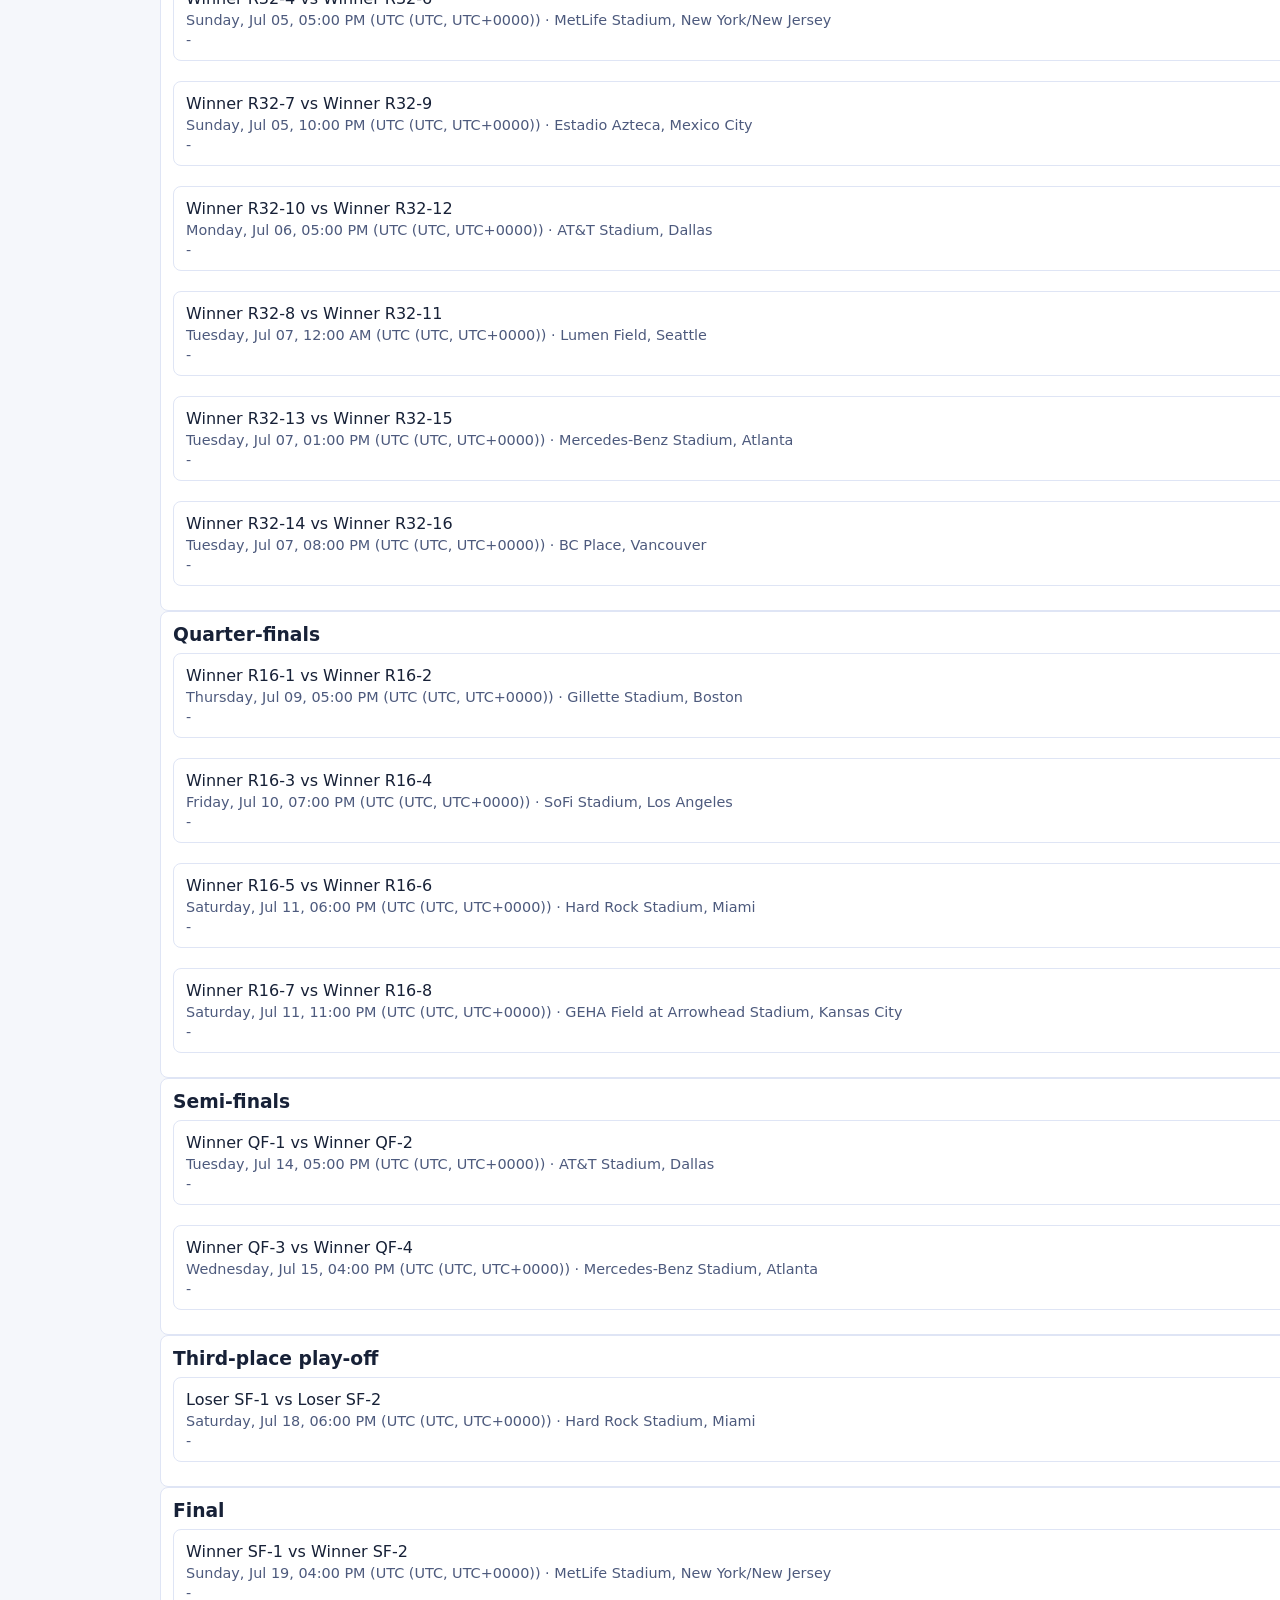
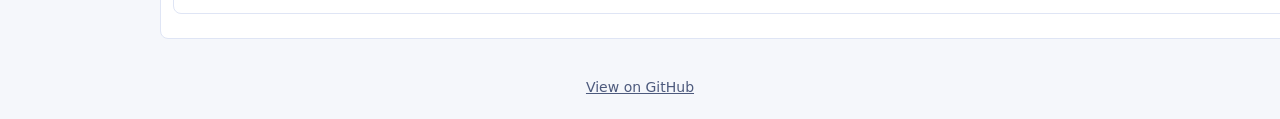
==== commit 1e1a8b60: "fix: add timezone dropdown to knockout page and fix bracket chart connections - Add getPersistedTime" ====
--- a/knockout.html
+++ b/knockout.html
@@ -22,6 +22,11 @@
     </header>
 
     <main>
+      <section class="controls">
+        <label for="timezone" data-i18n="timezone_label">Timezone</label>
+        <select id="timezone"></select>
+      </section>
+
       <h2 data-i18n="knockout_heading">Knockout stages</h2>
       <div id="knockout"></div>
     </main>
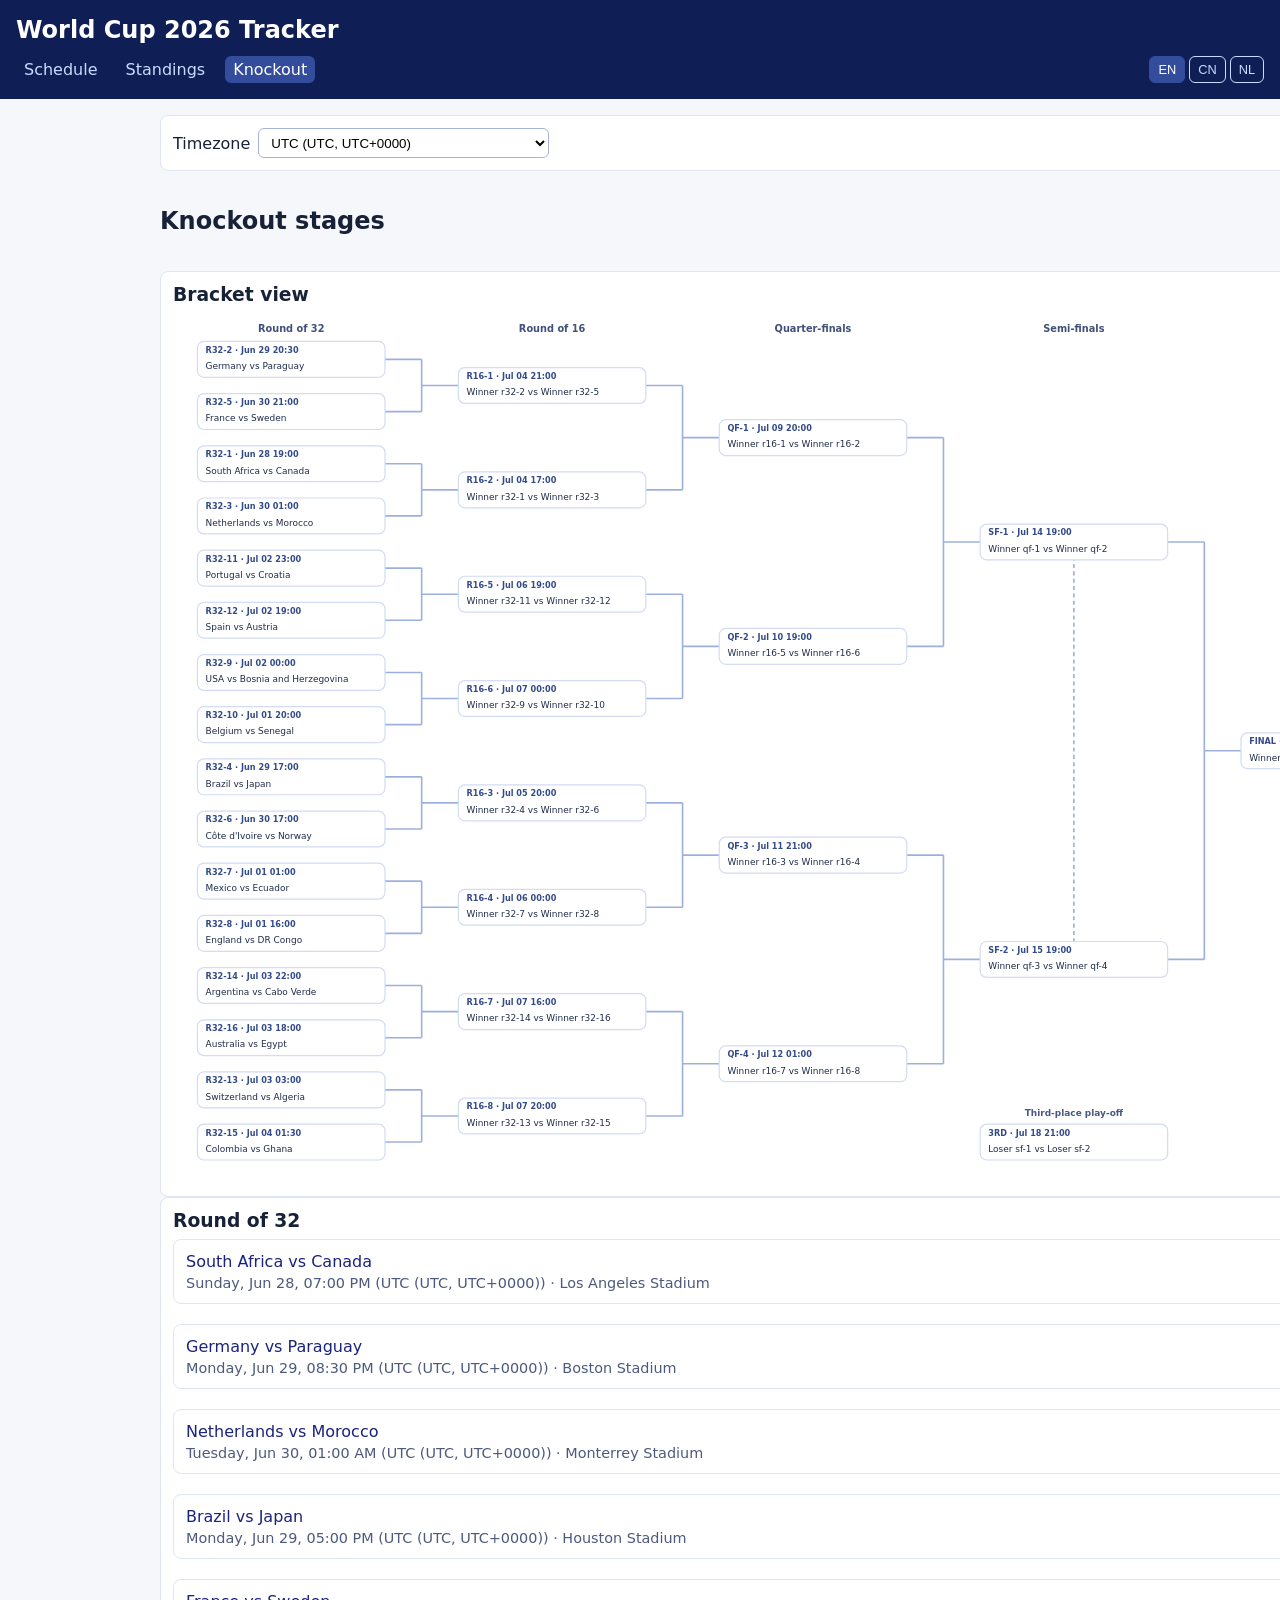
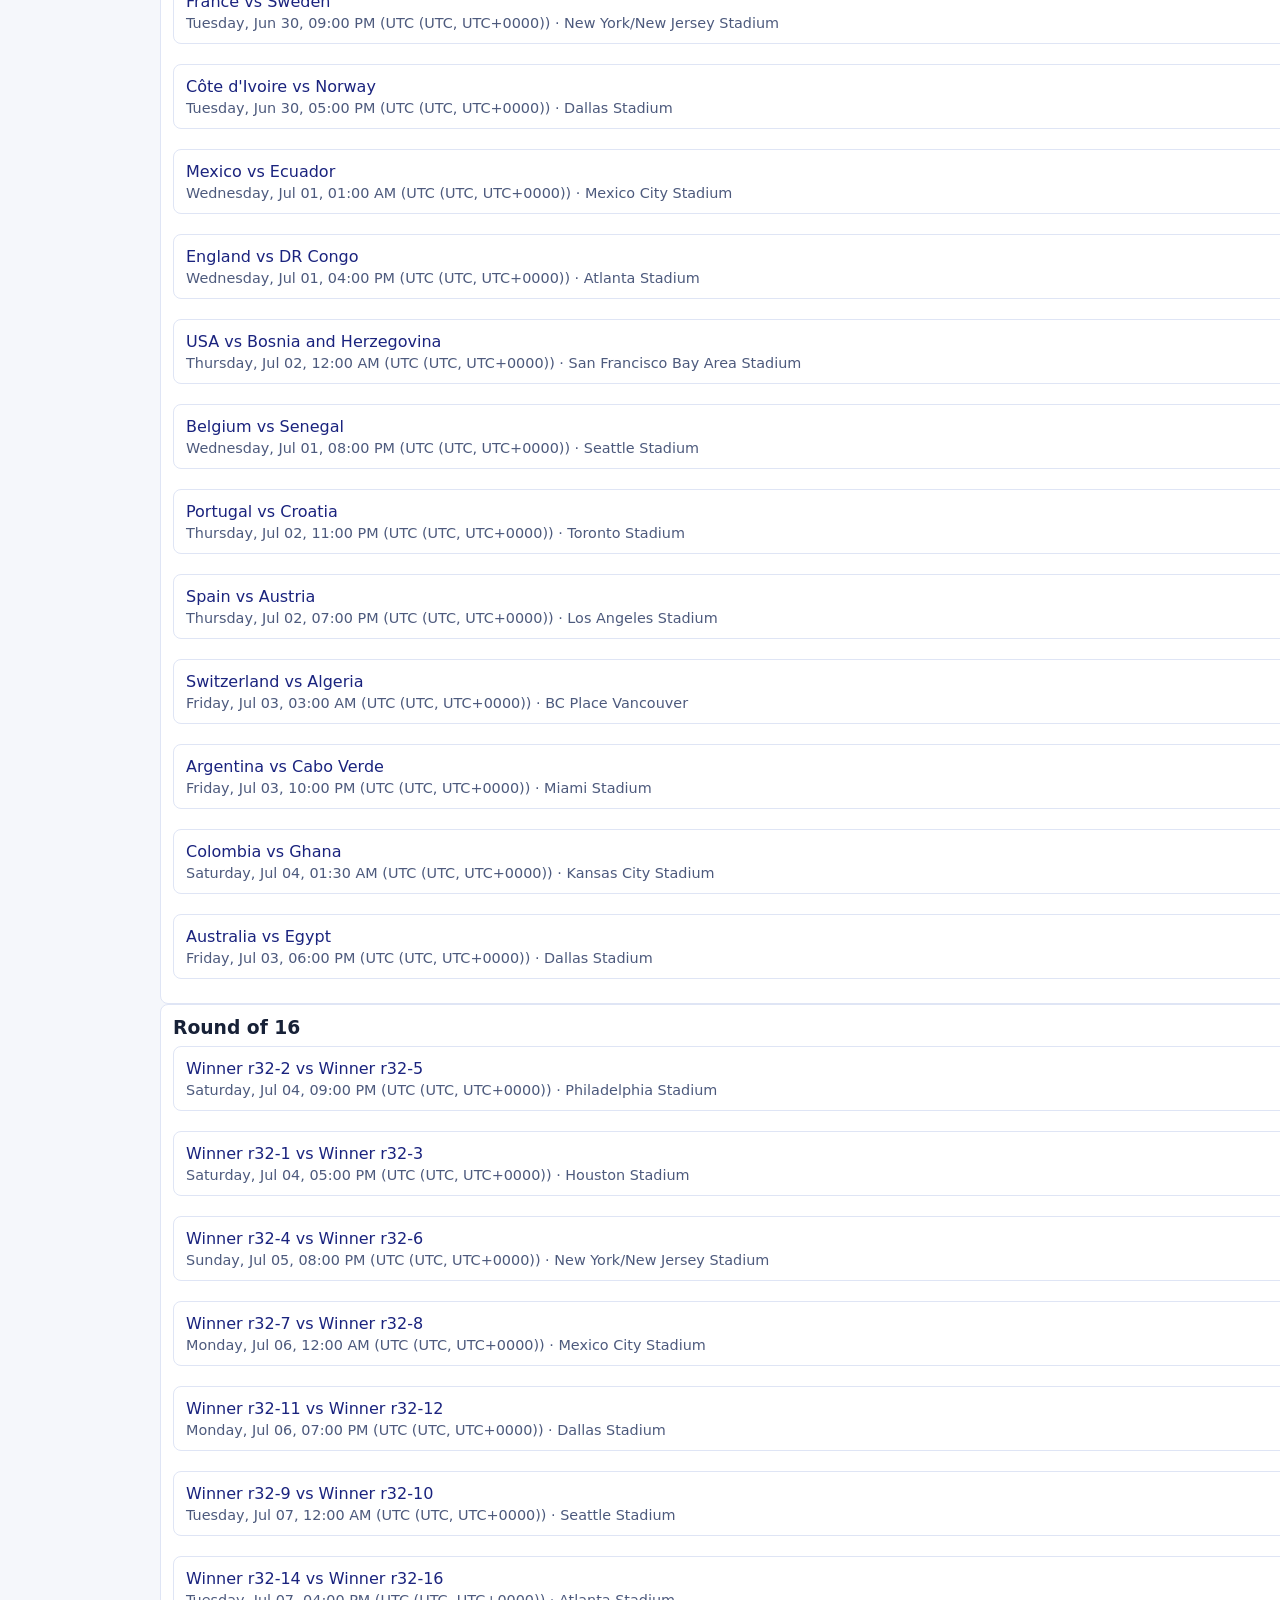
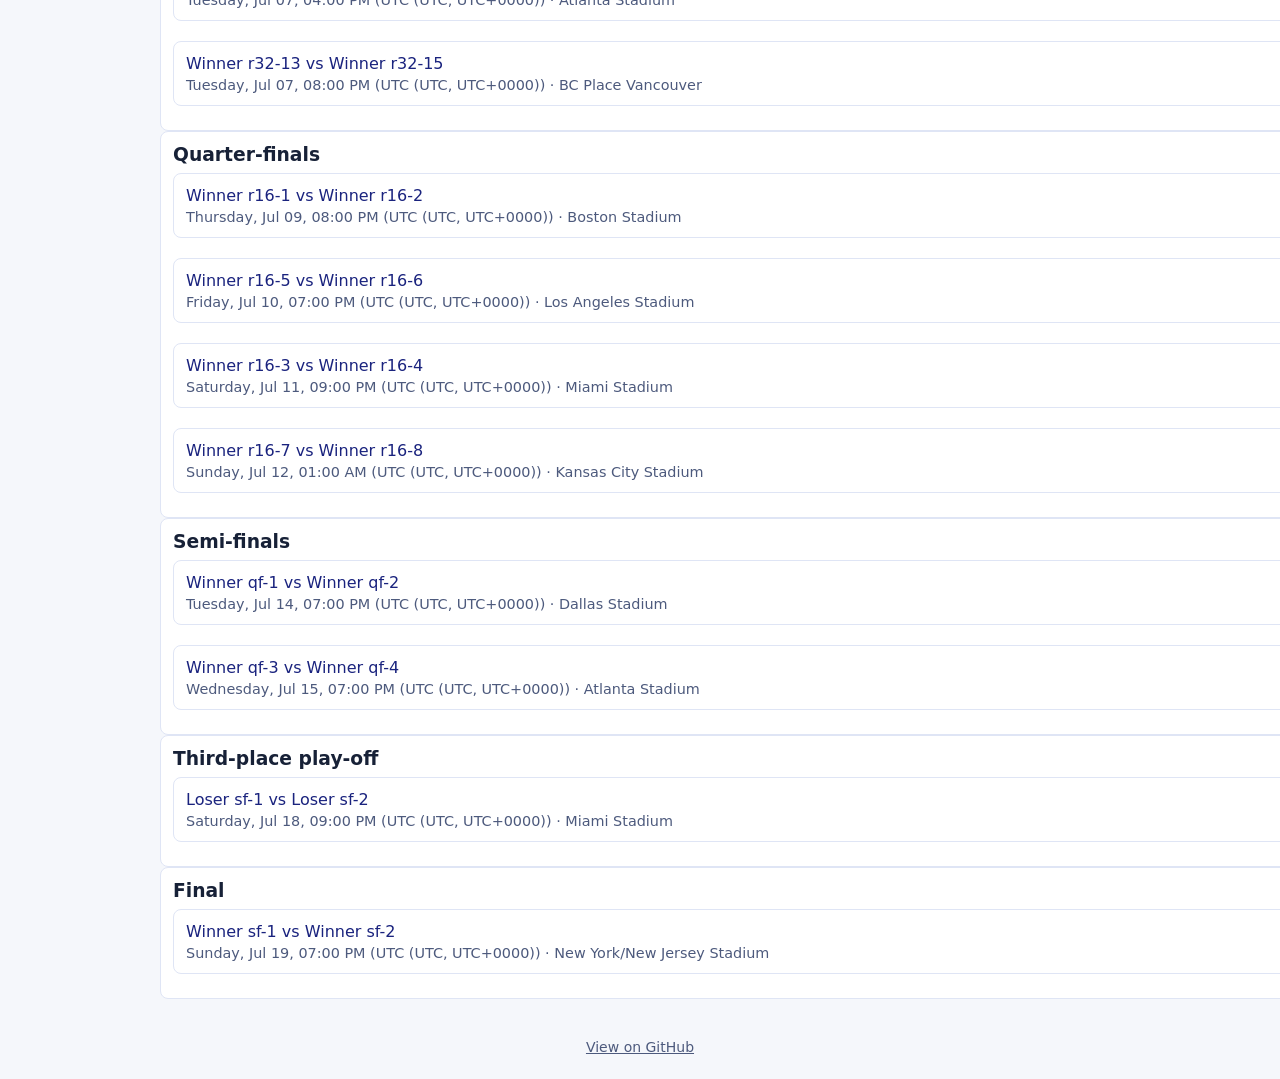
==== commit 228e9604: "DeepSeek V4 Pro: update group stage data" ====
--- a/knockout.html
+++ b/knockout.html
@@ -10,9 +10,9 @@
     <header>
       <h1>World Cup 2026 Tracker</h1>
       <nav>
-        <a href="index.html" data-i18n="nav_schedule">Schedule</a>
+        <a href="schedule.html" data-i18n="nav_schedule">Schedule</a>
         <a href="standings.html" data-i18n="nav_standings">Standings</a>
-        <a href="knockout.html" aria-current="page" data-i18n="nav_knockout">Knockout</a>
+        <a href="index.html" aria-current="page" data-i18n="nav_knockout">Knockout</a>
         <span class="lang-switcher">
           <button class="lang-btn" data-set-lang="en">EN</button>
           <button class="lang-btn" data-set-lang="zh">CN</button>
--- a/css/styles.css
+++ b/css/styles.css
@@ -115,6 +115,15 @@
   font-size: 0.9rem;
 }
 
+.match-card a {
+  color: #1a237e;
+  text-decoration: none;
+}
+
+.match-card a:hover {
+  text-decoration: underline;
+}
+
 table {
   width: 100%;
   border-collapse: collapse;
@@ -199,11 +208,6 @@
 .bracket-matchup {
   font-size: 11px;
   fill: #1f2c4a;
-}
-
-.bracket-score {
-  font-size: 10px;
-  fill: #516289;
 }
 
 .bracket-third-place-label {
